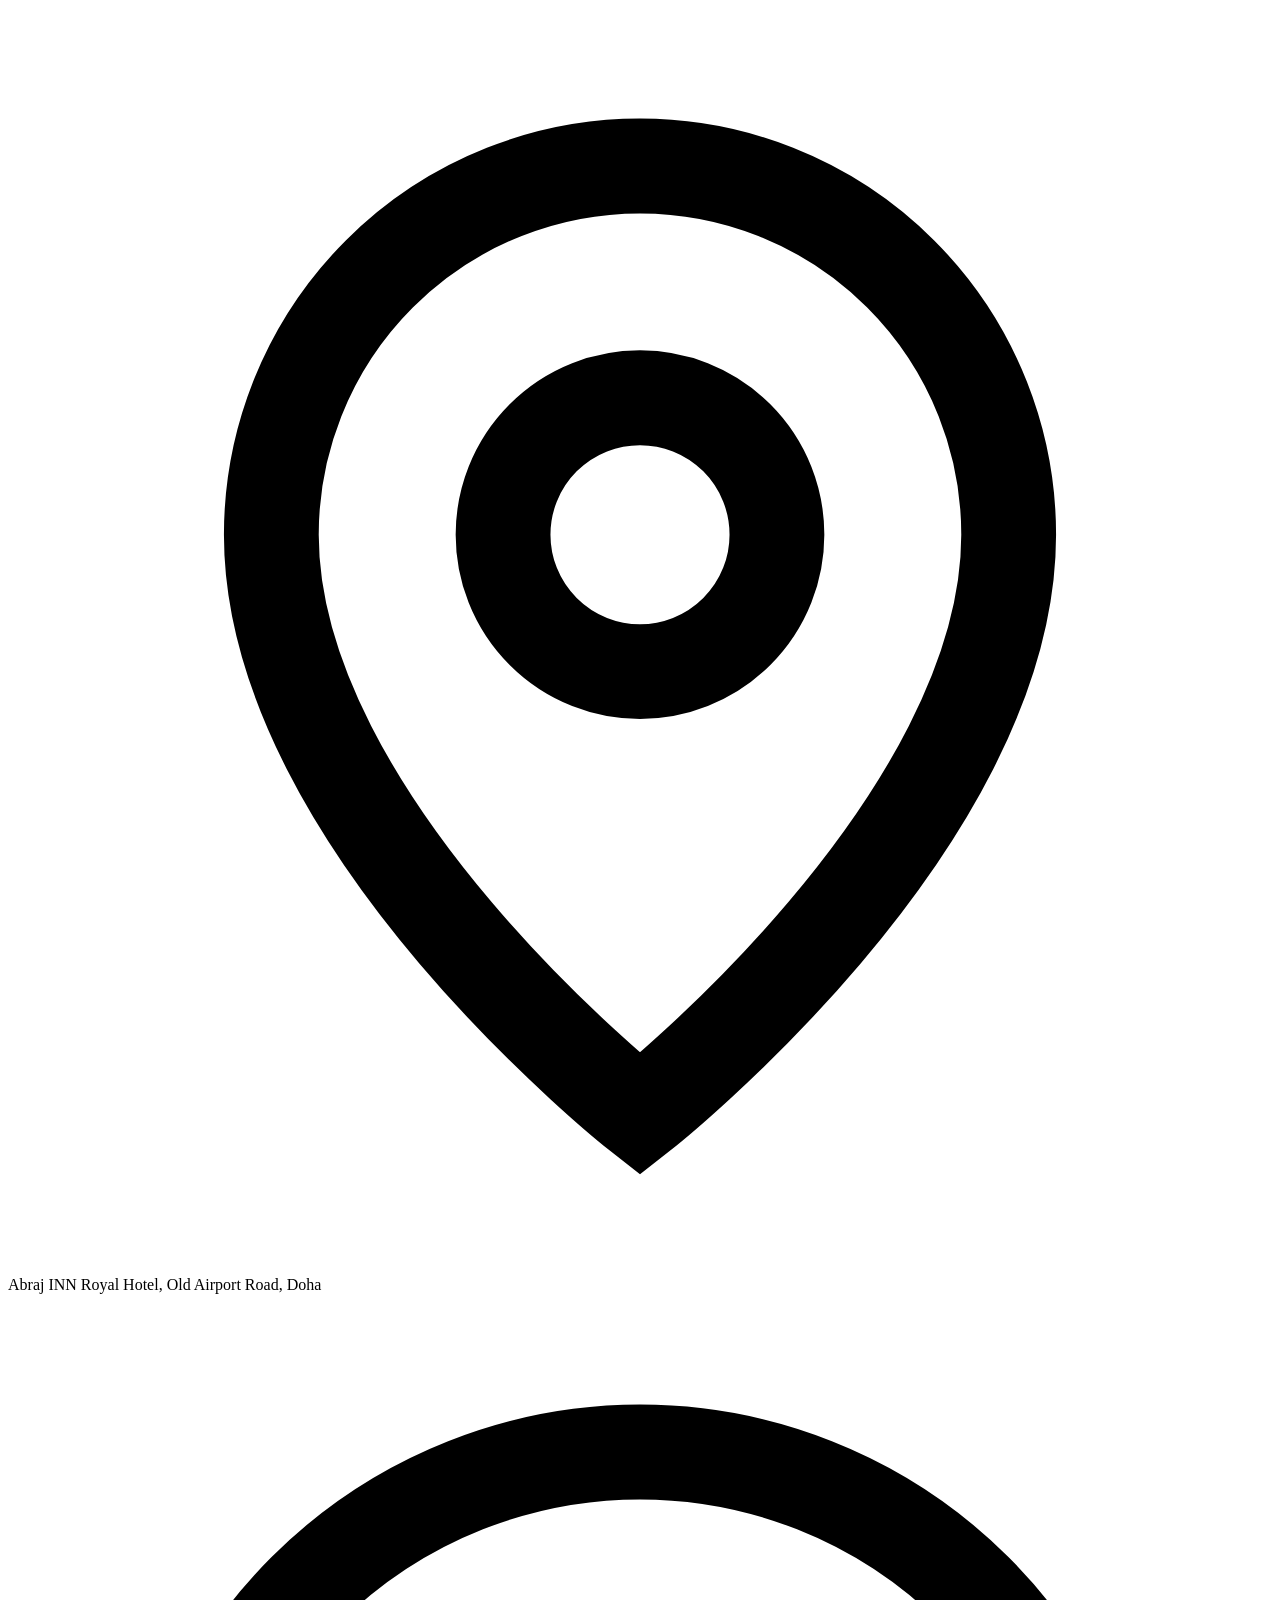
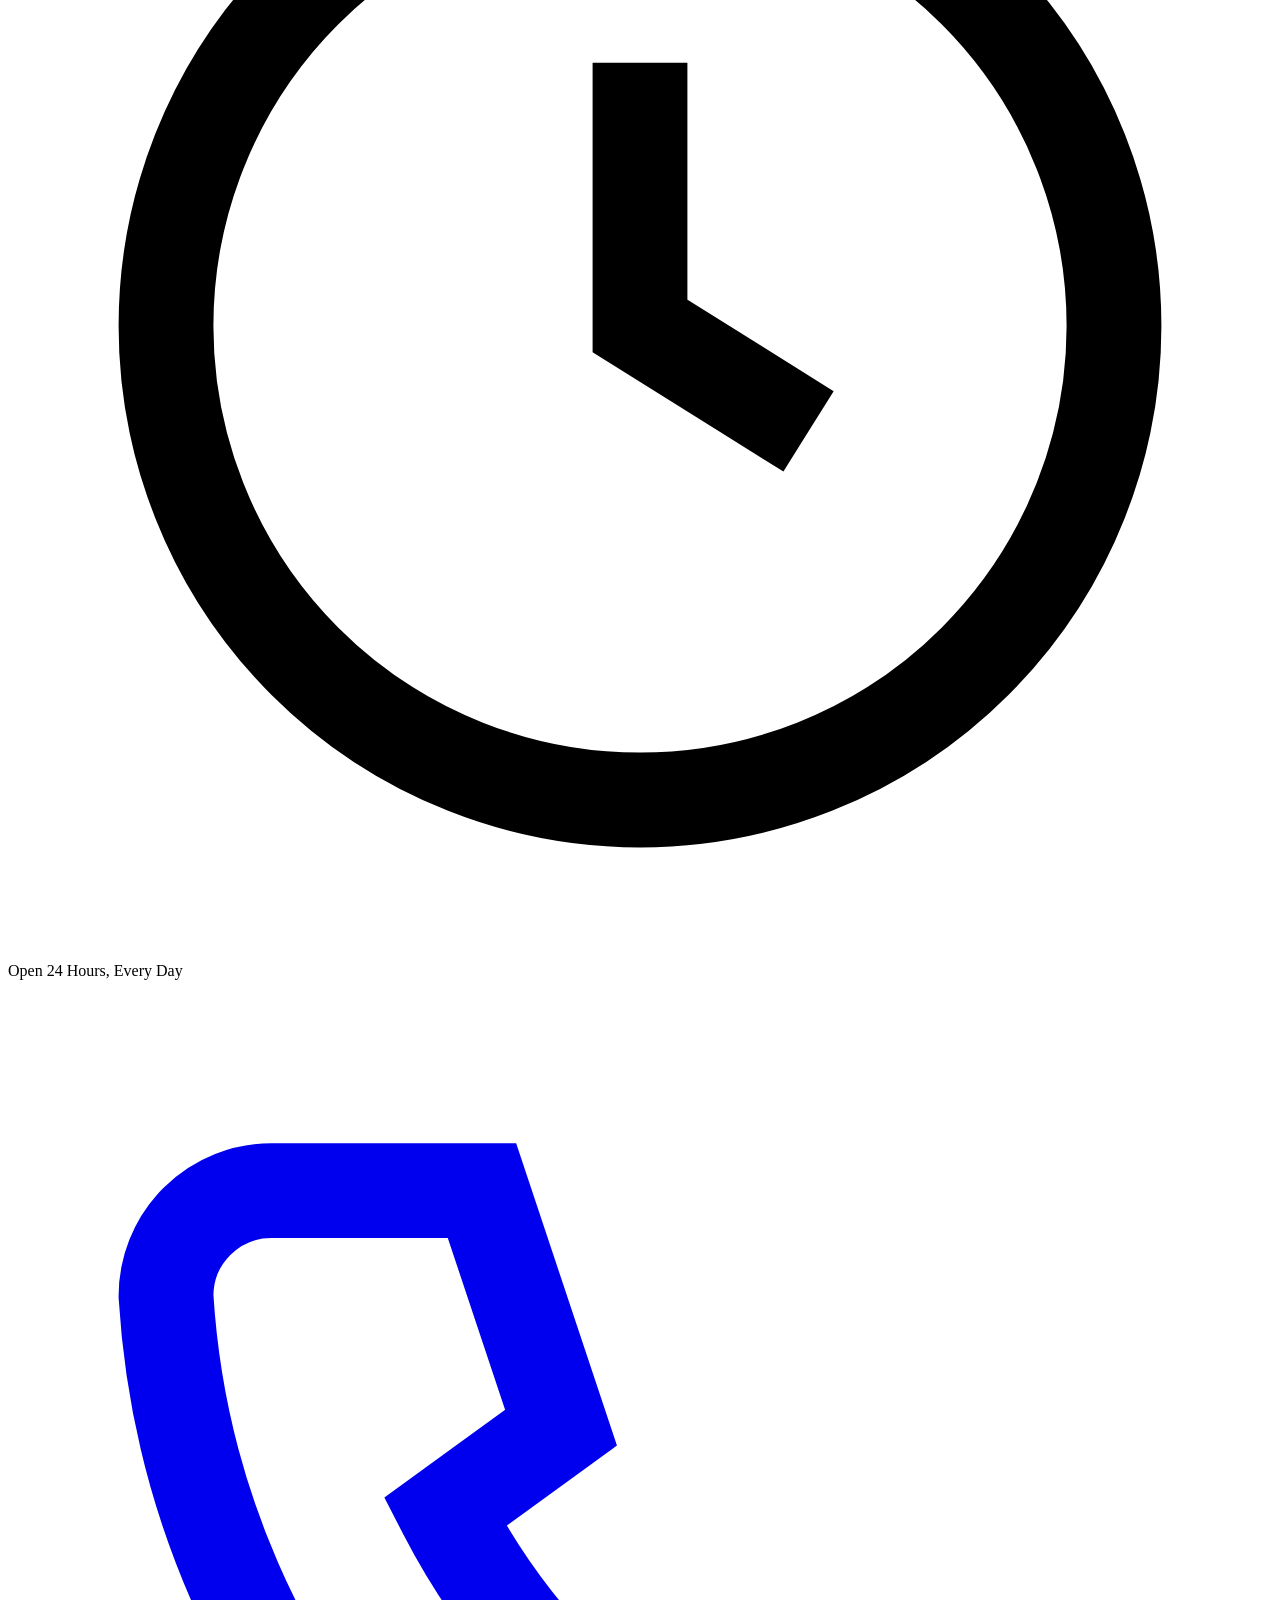
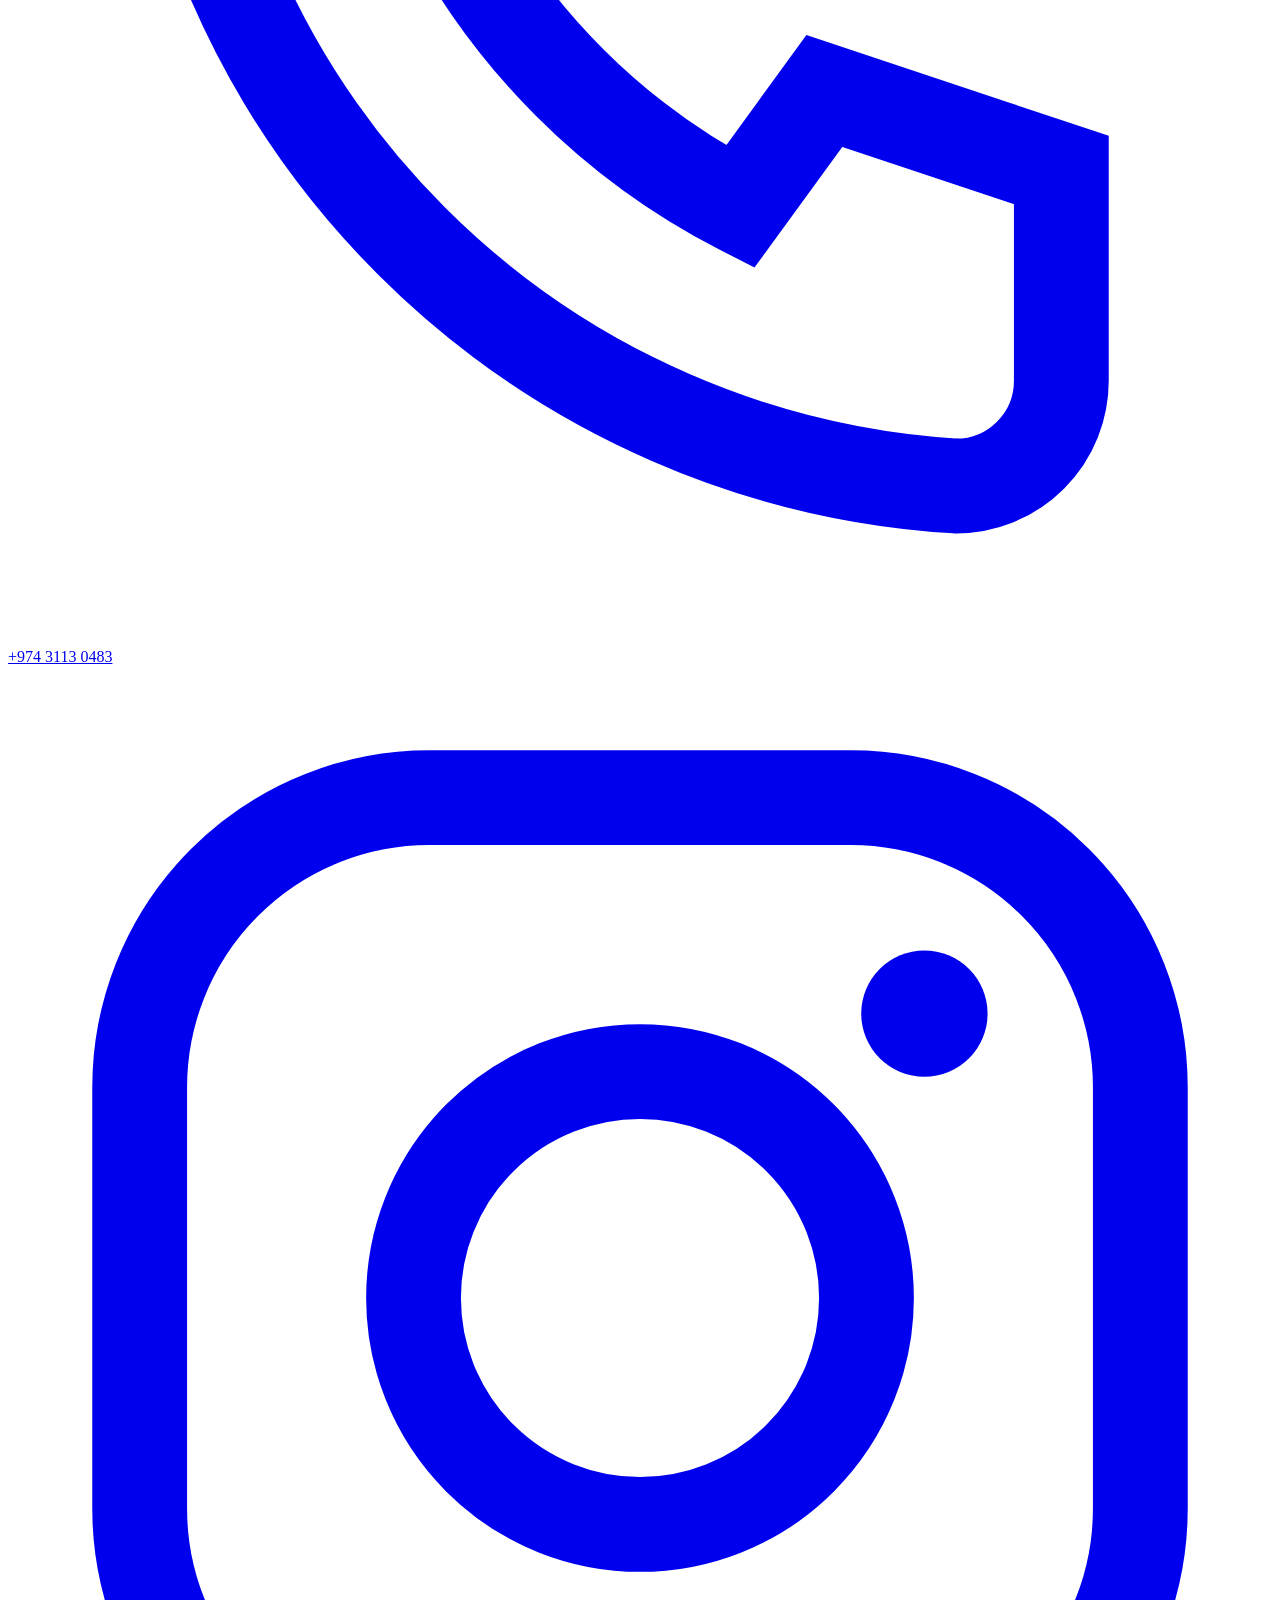
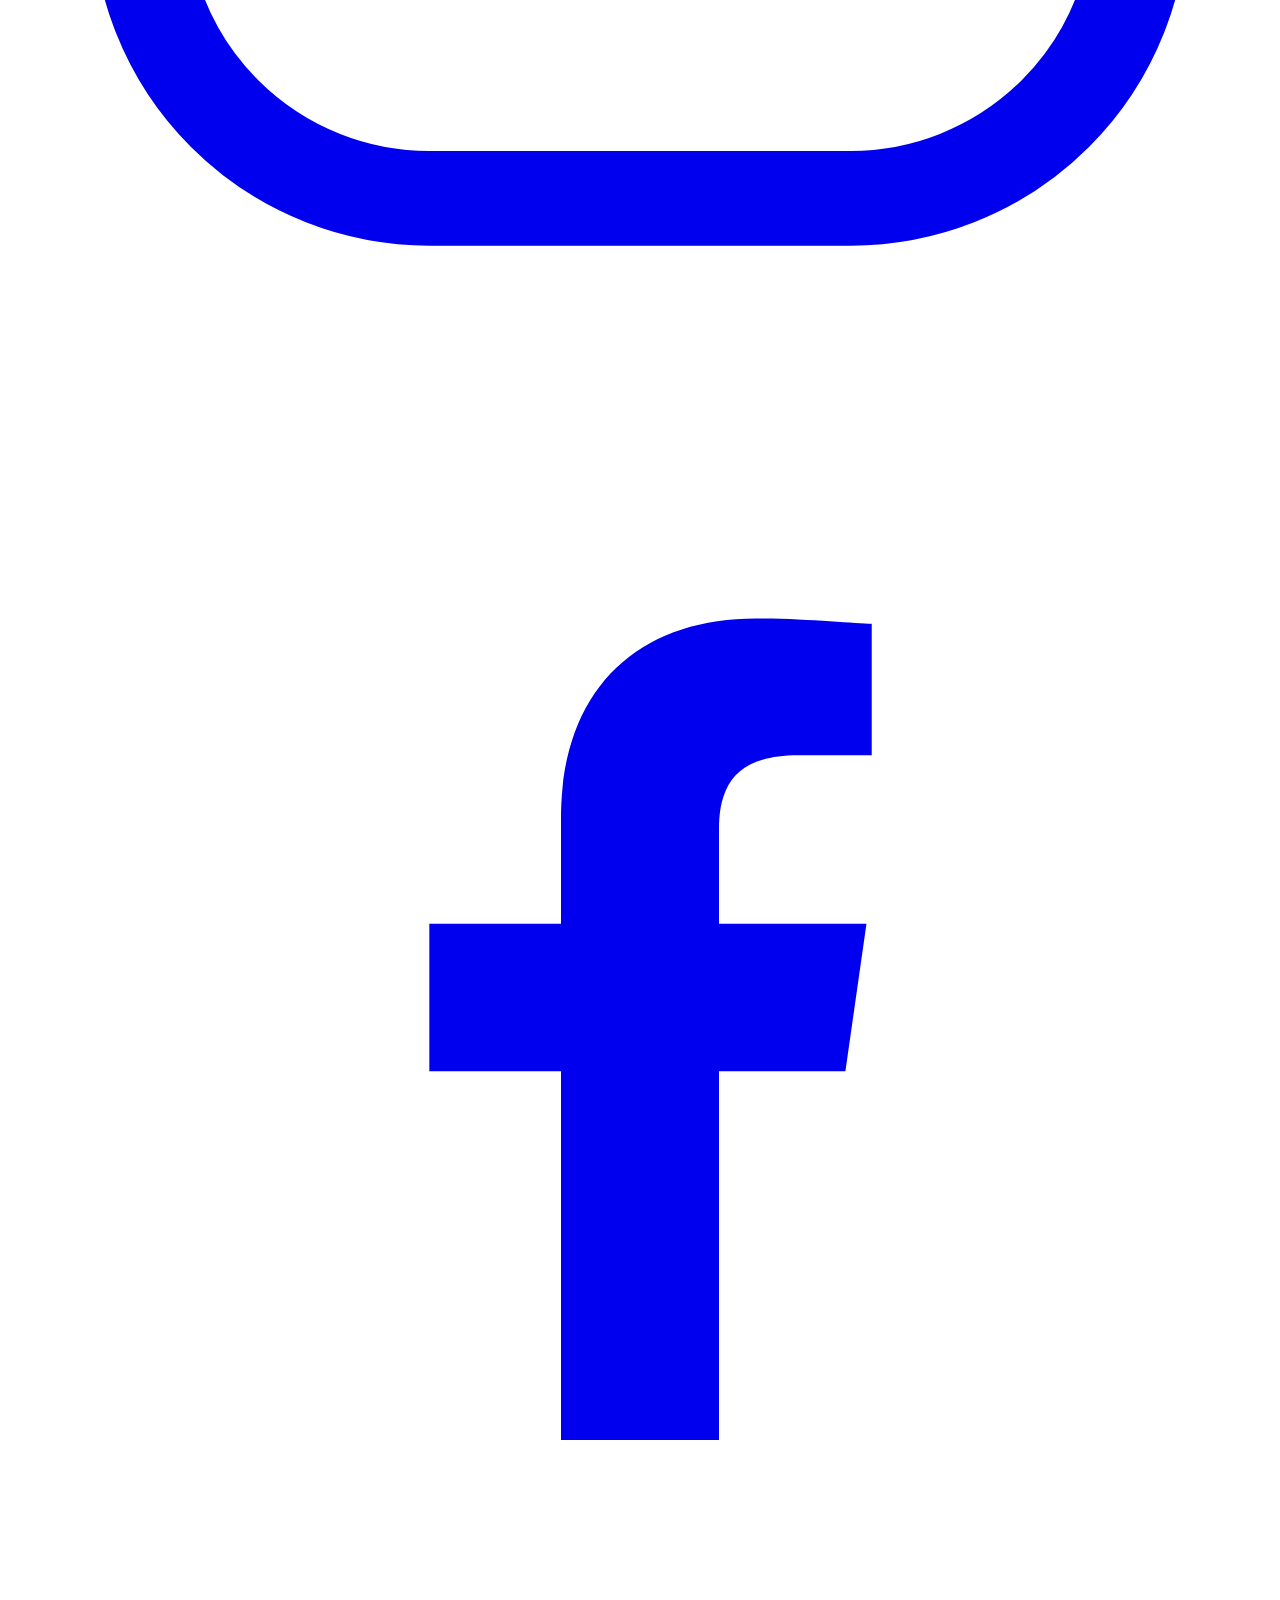
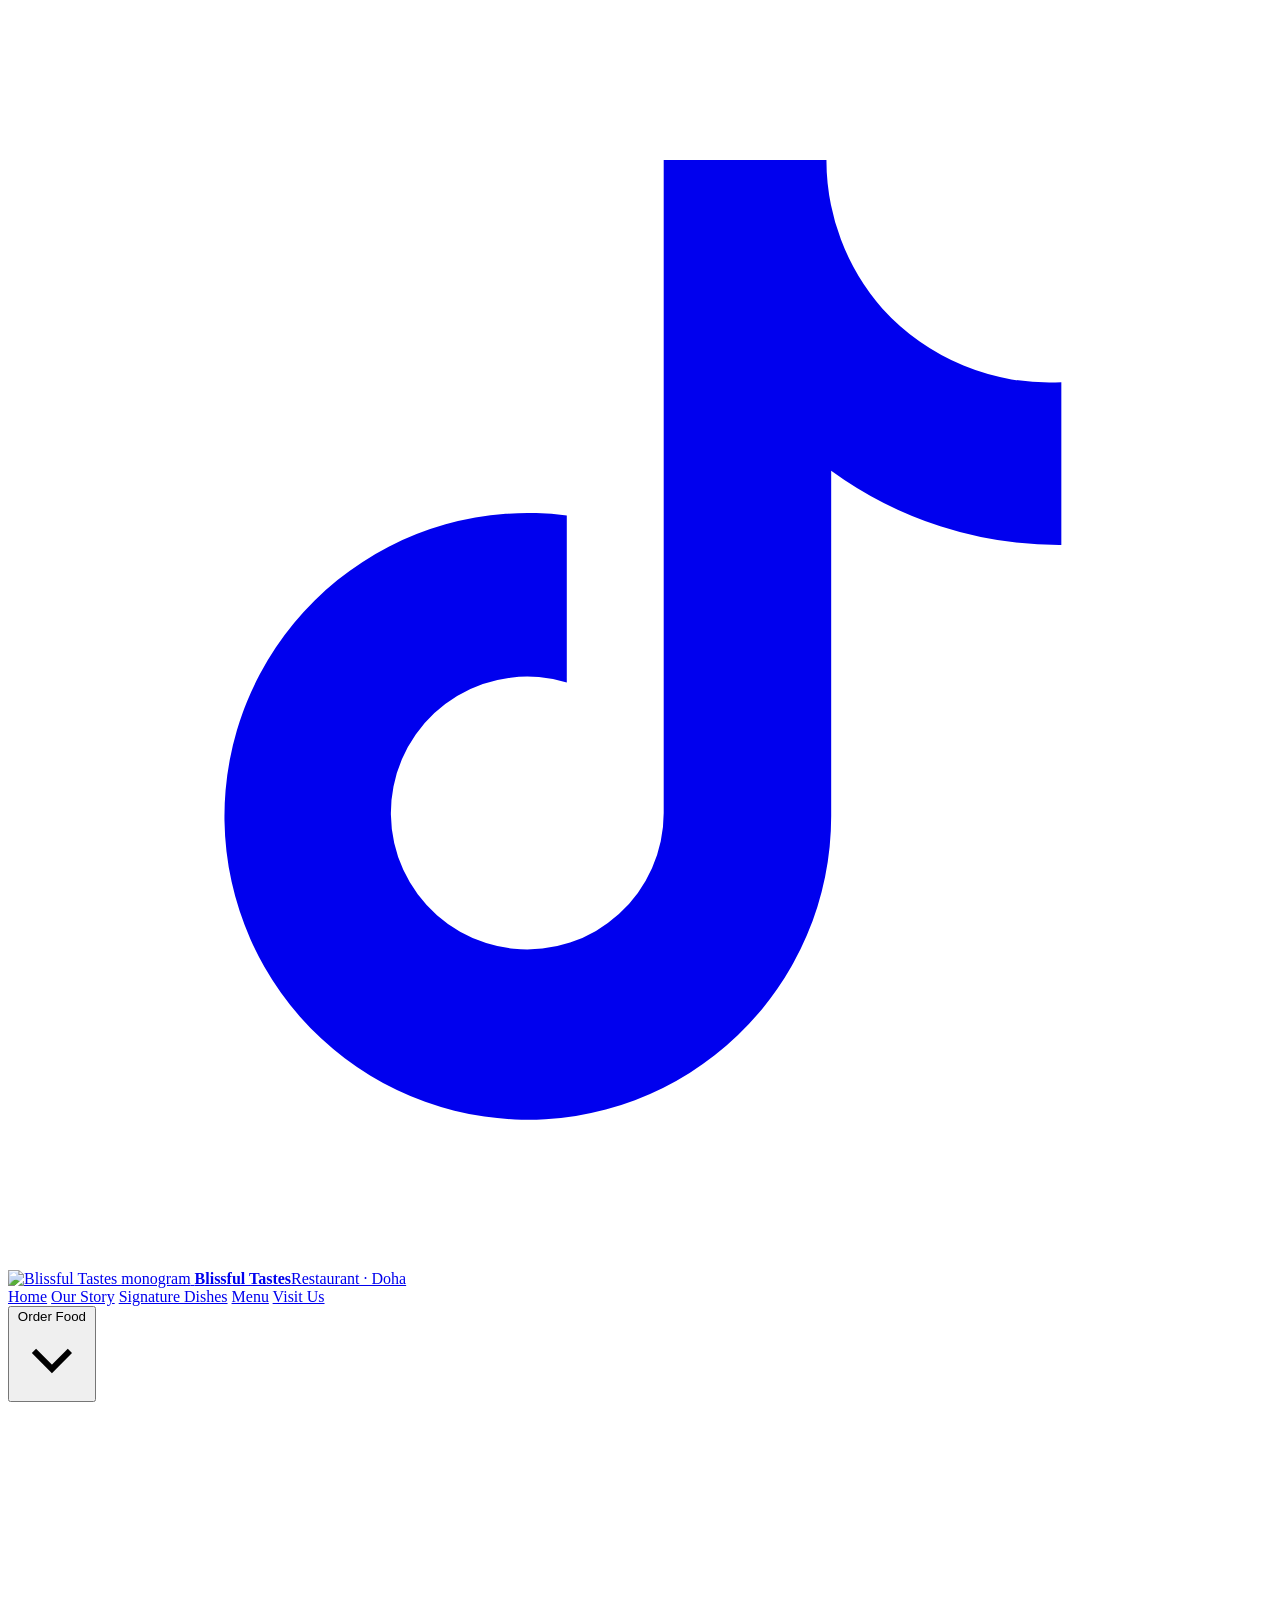
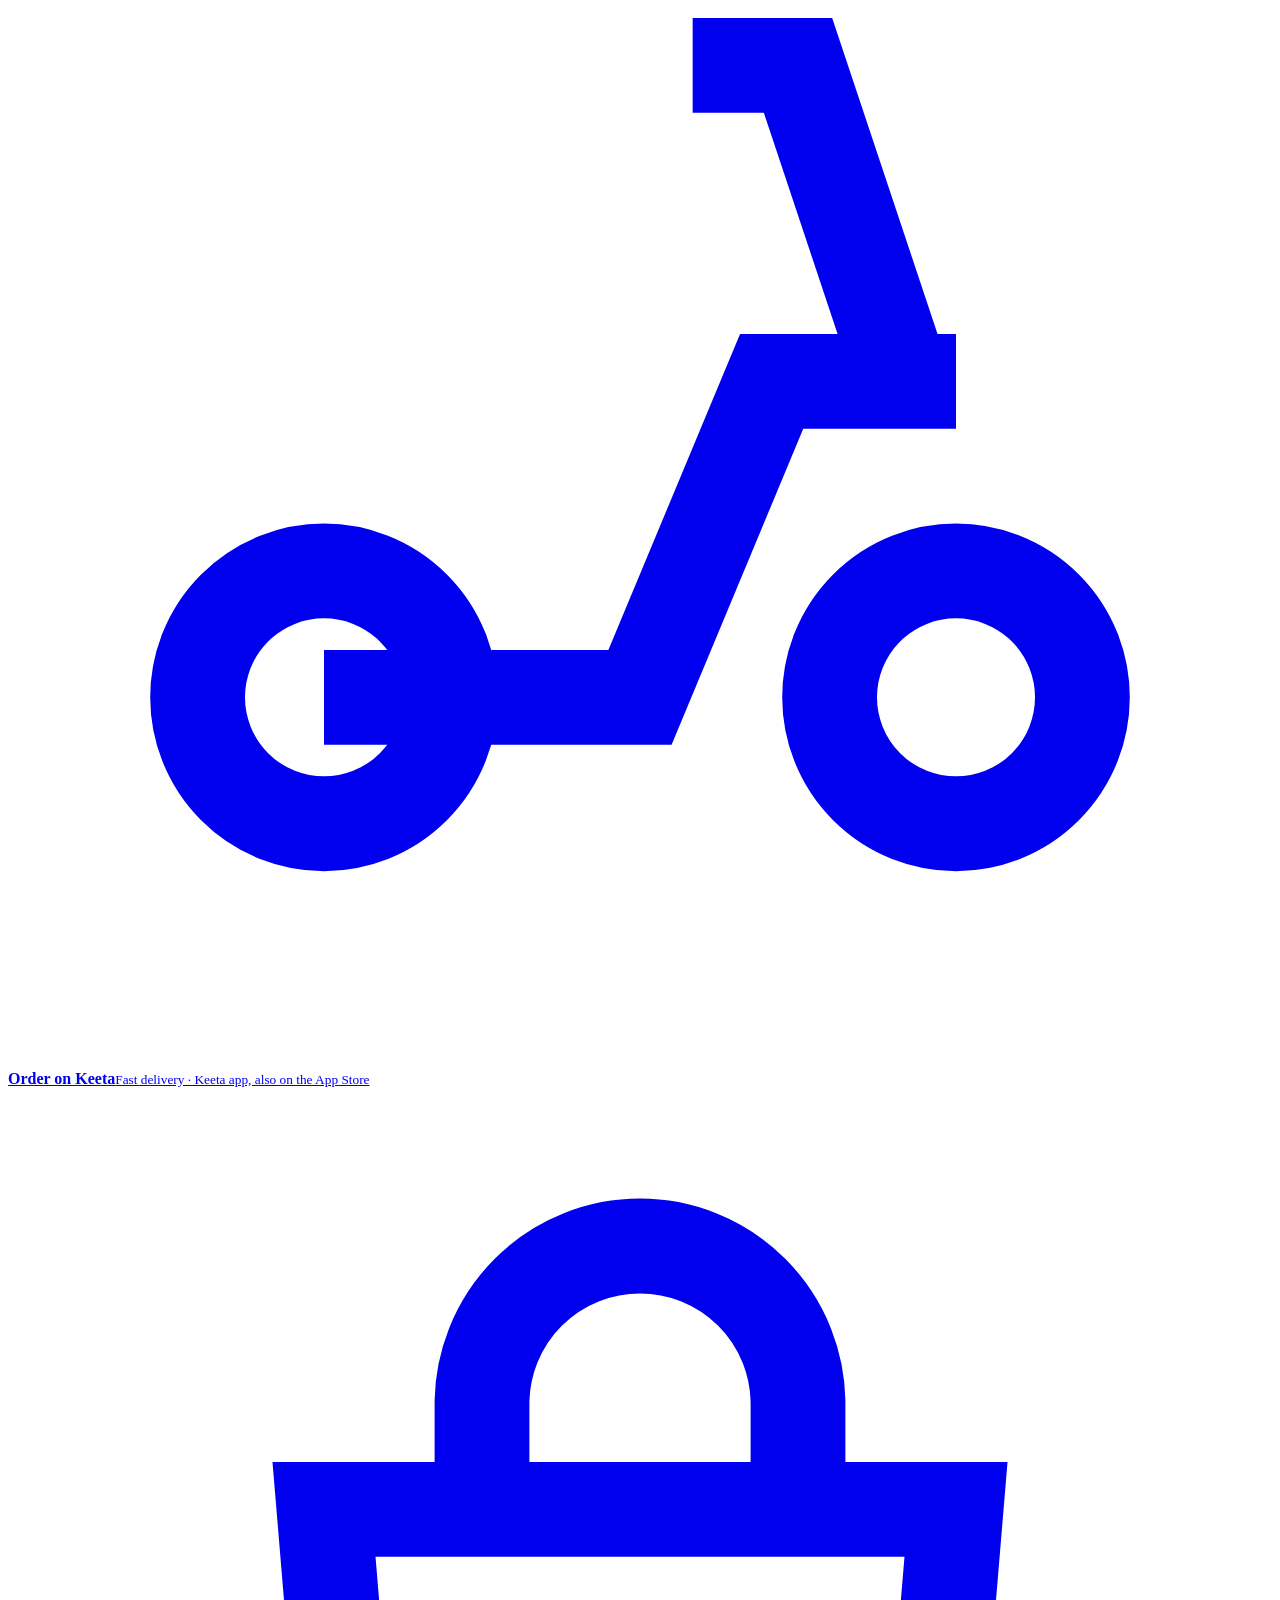
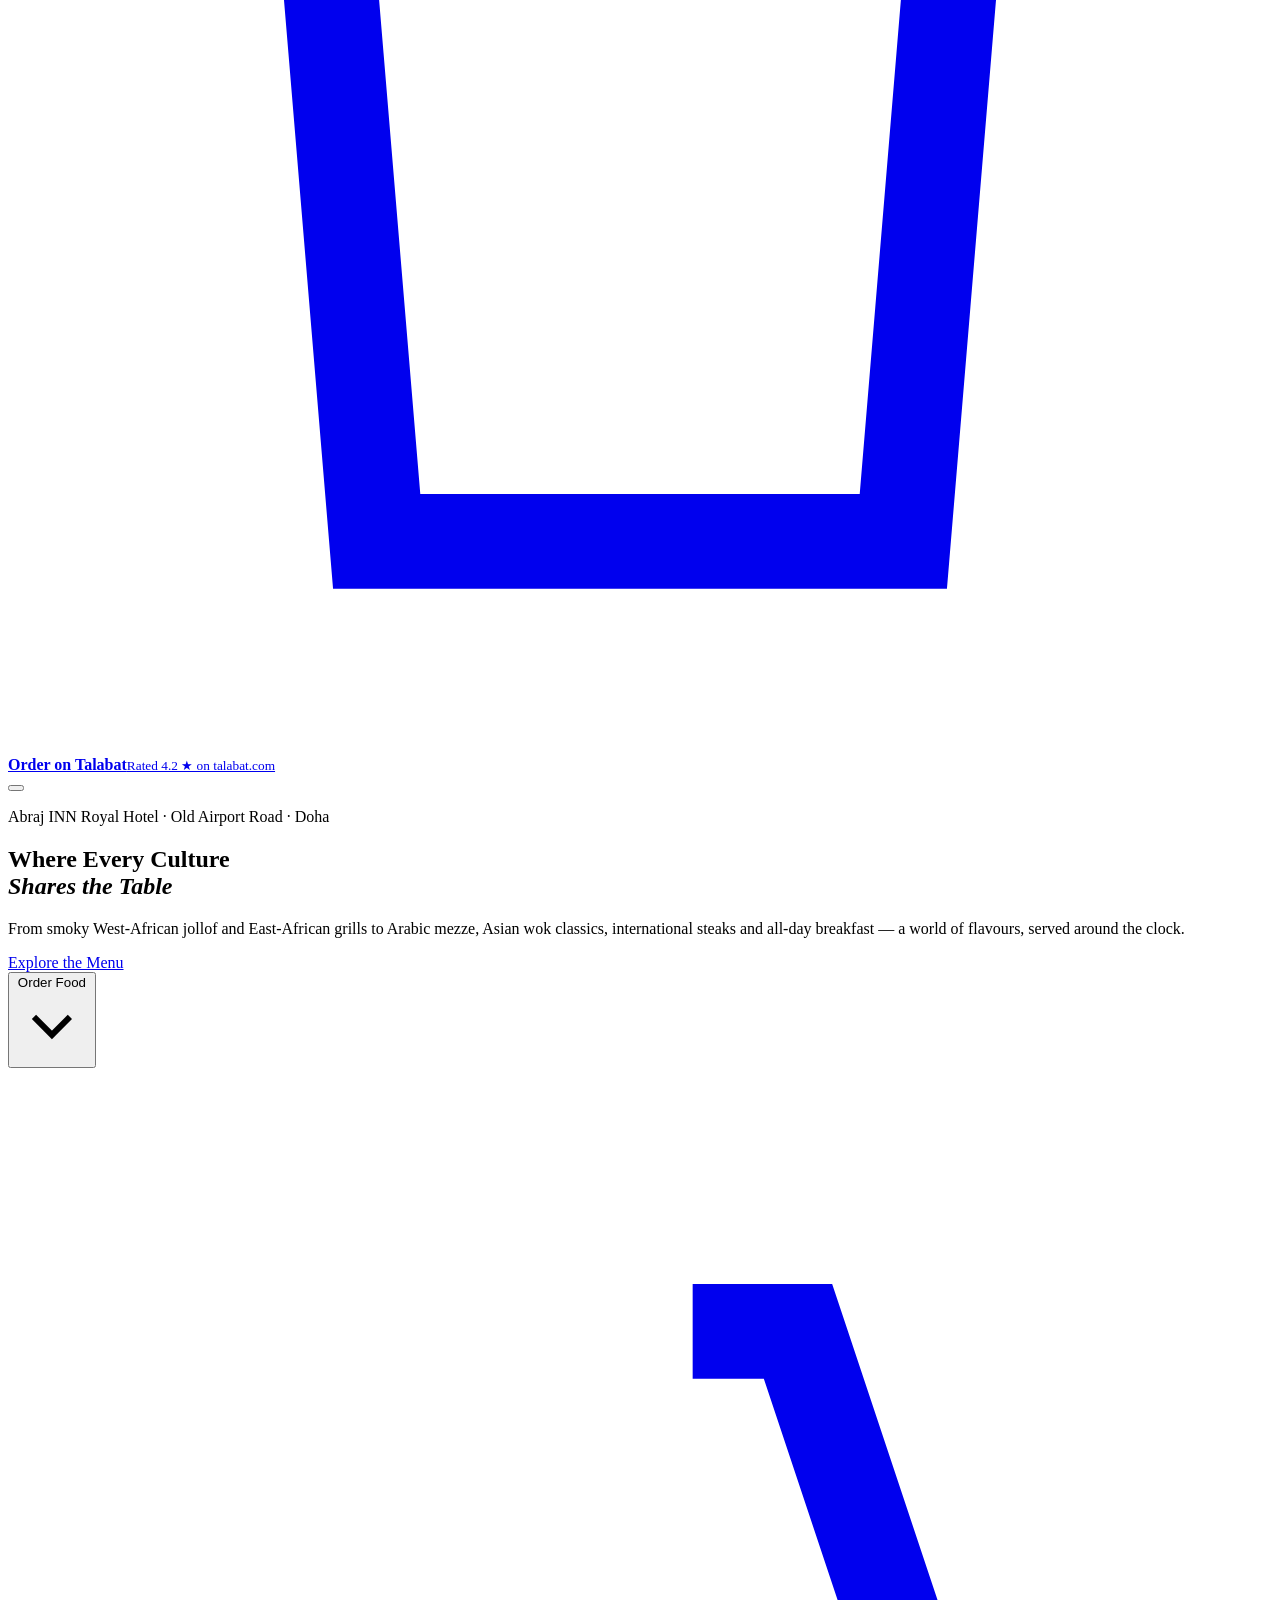
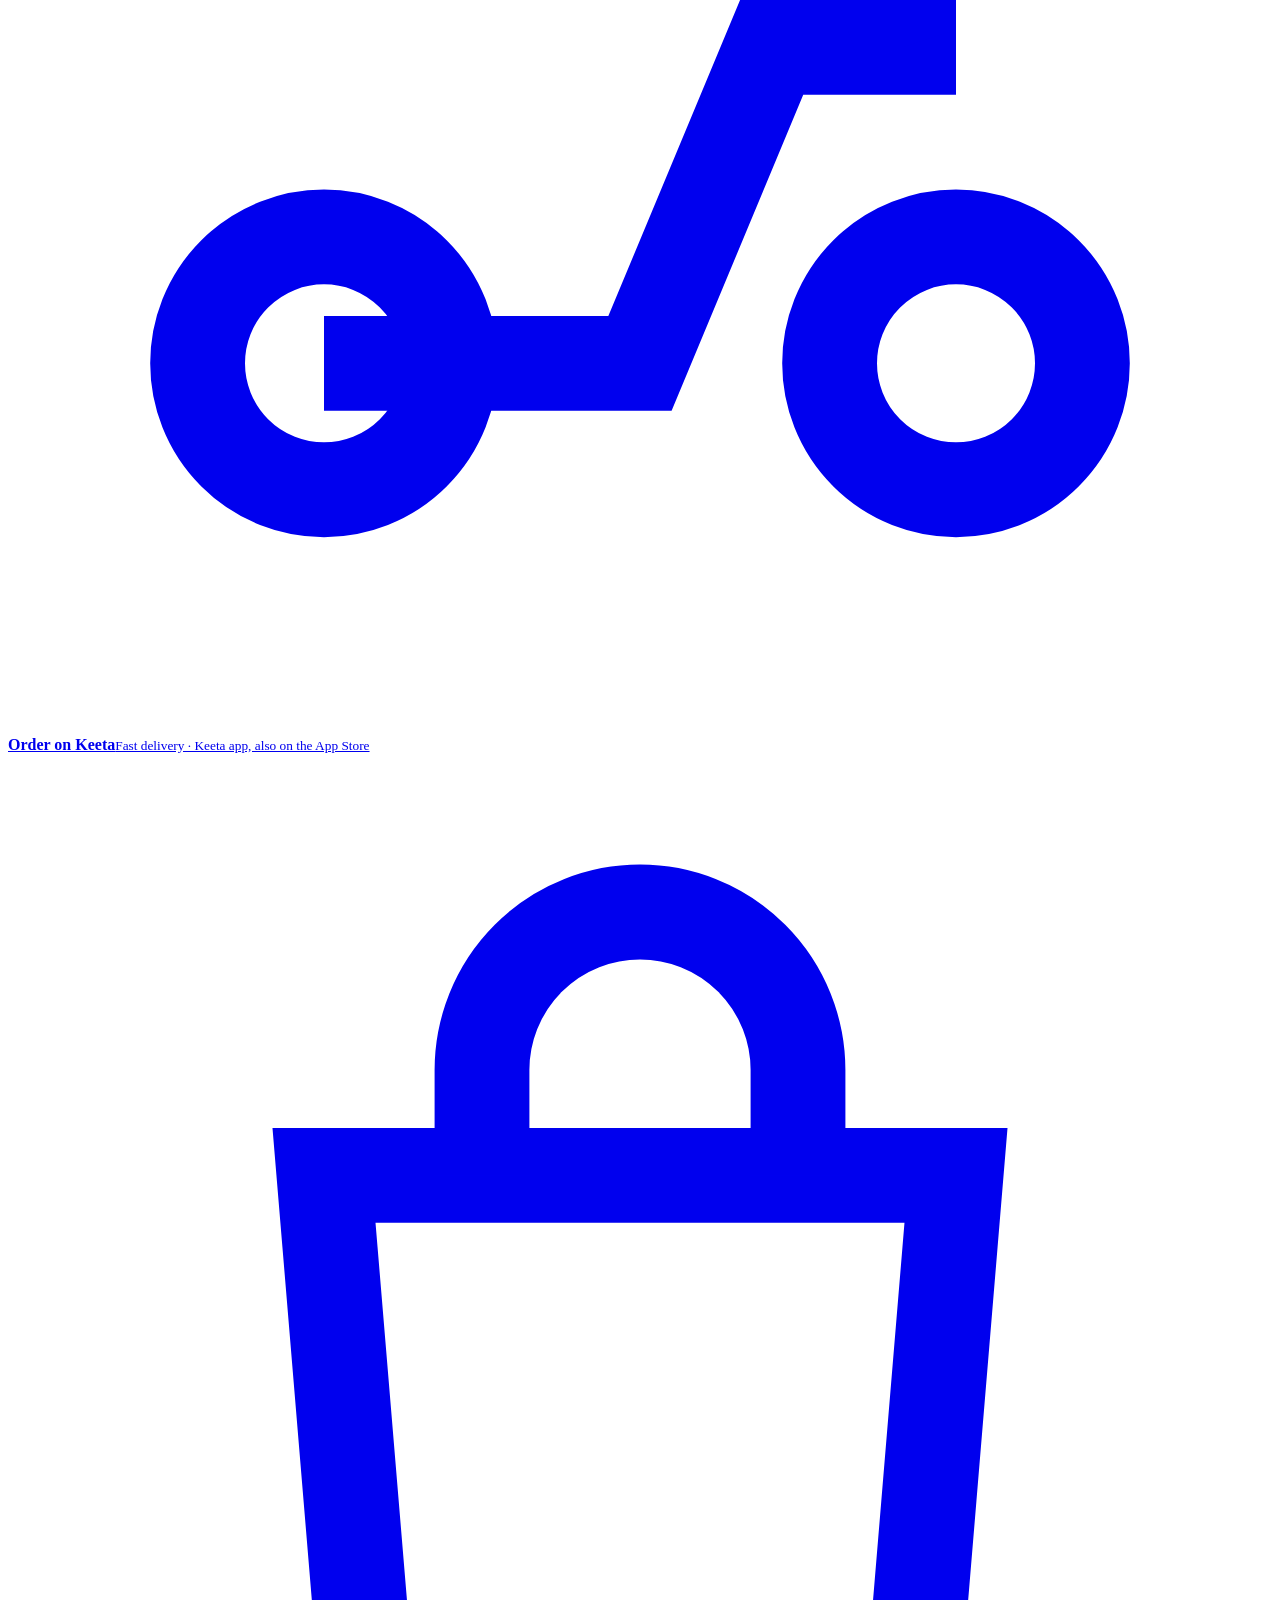
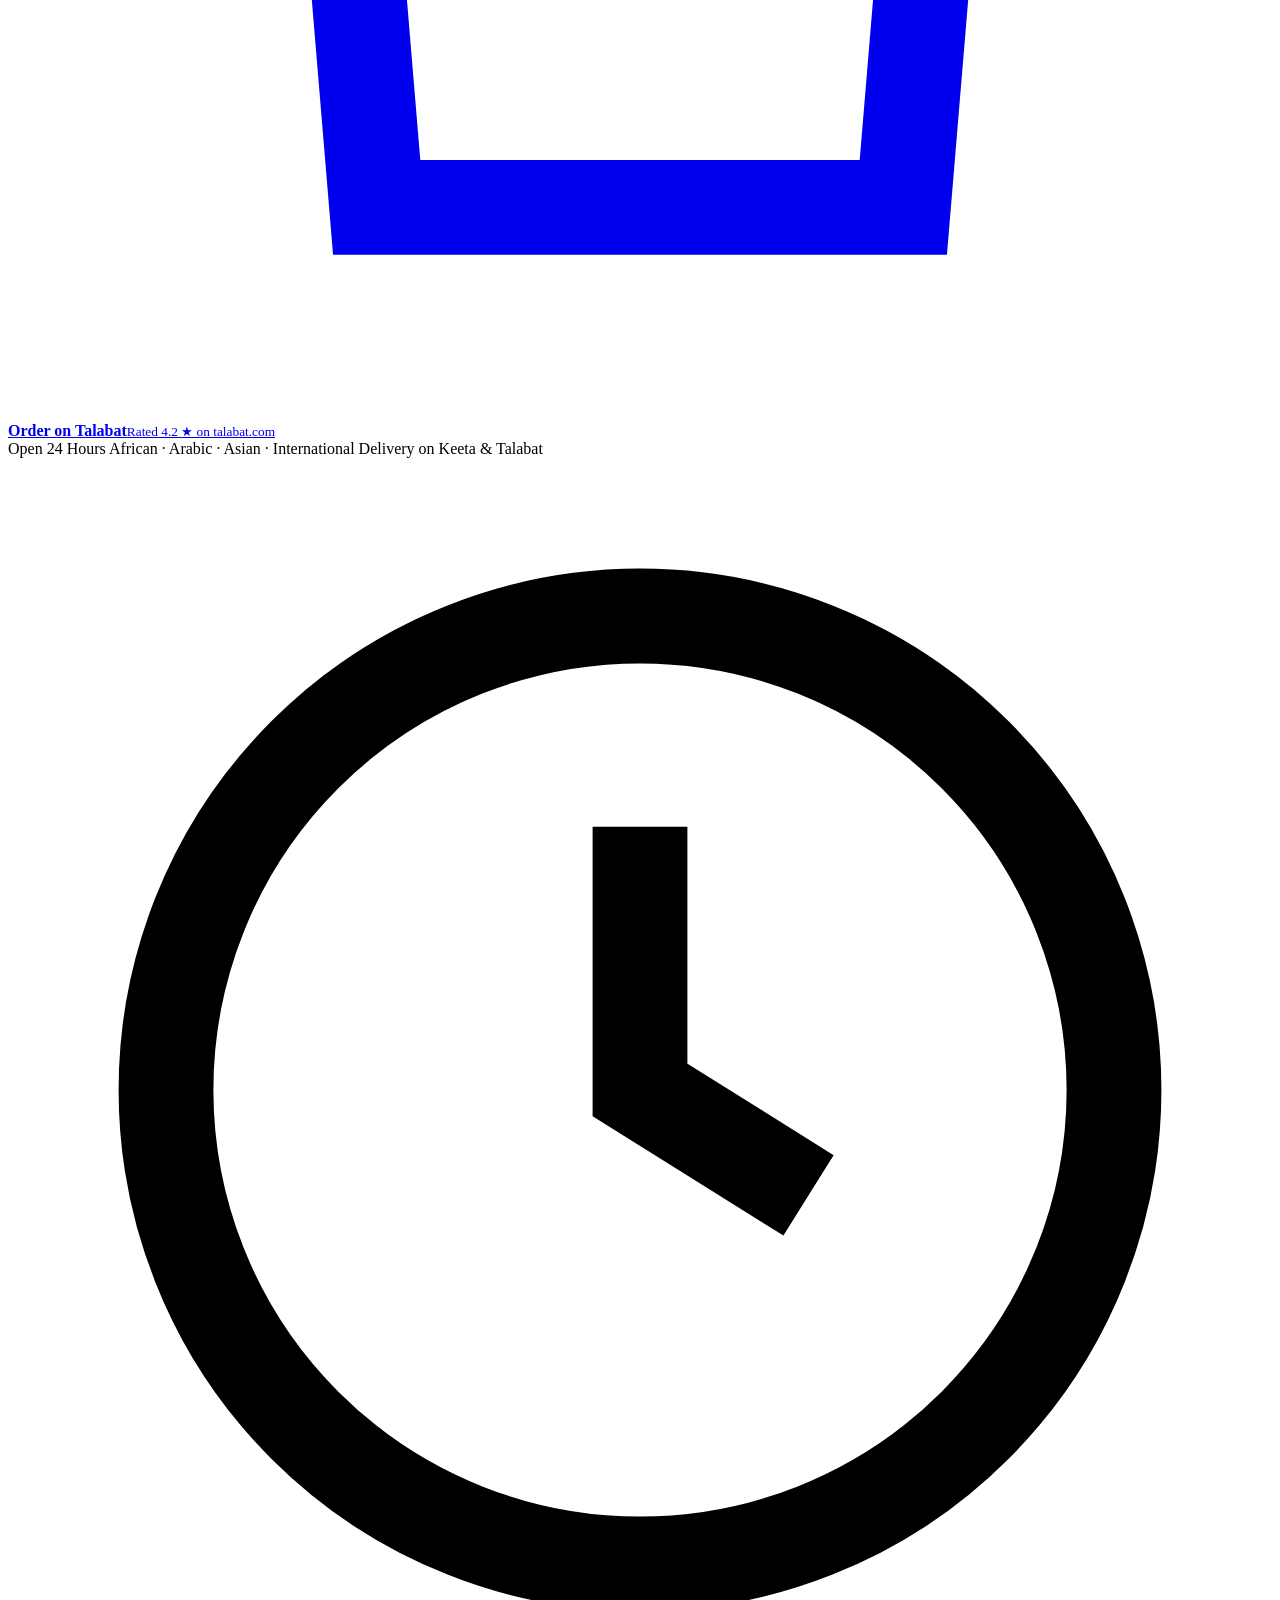
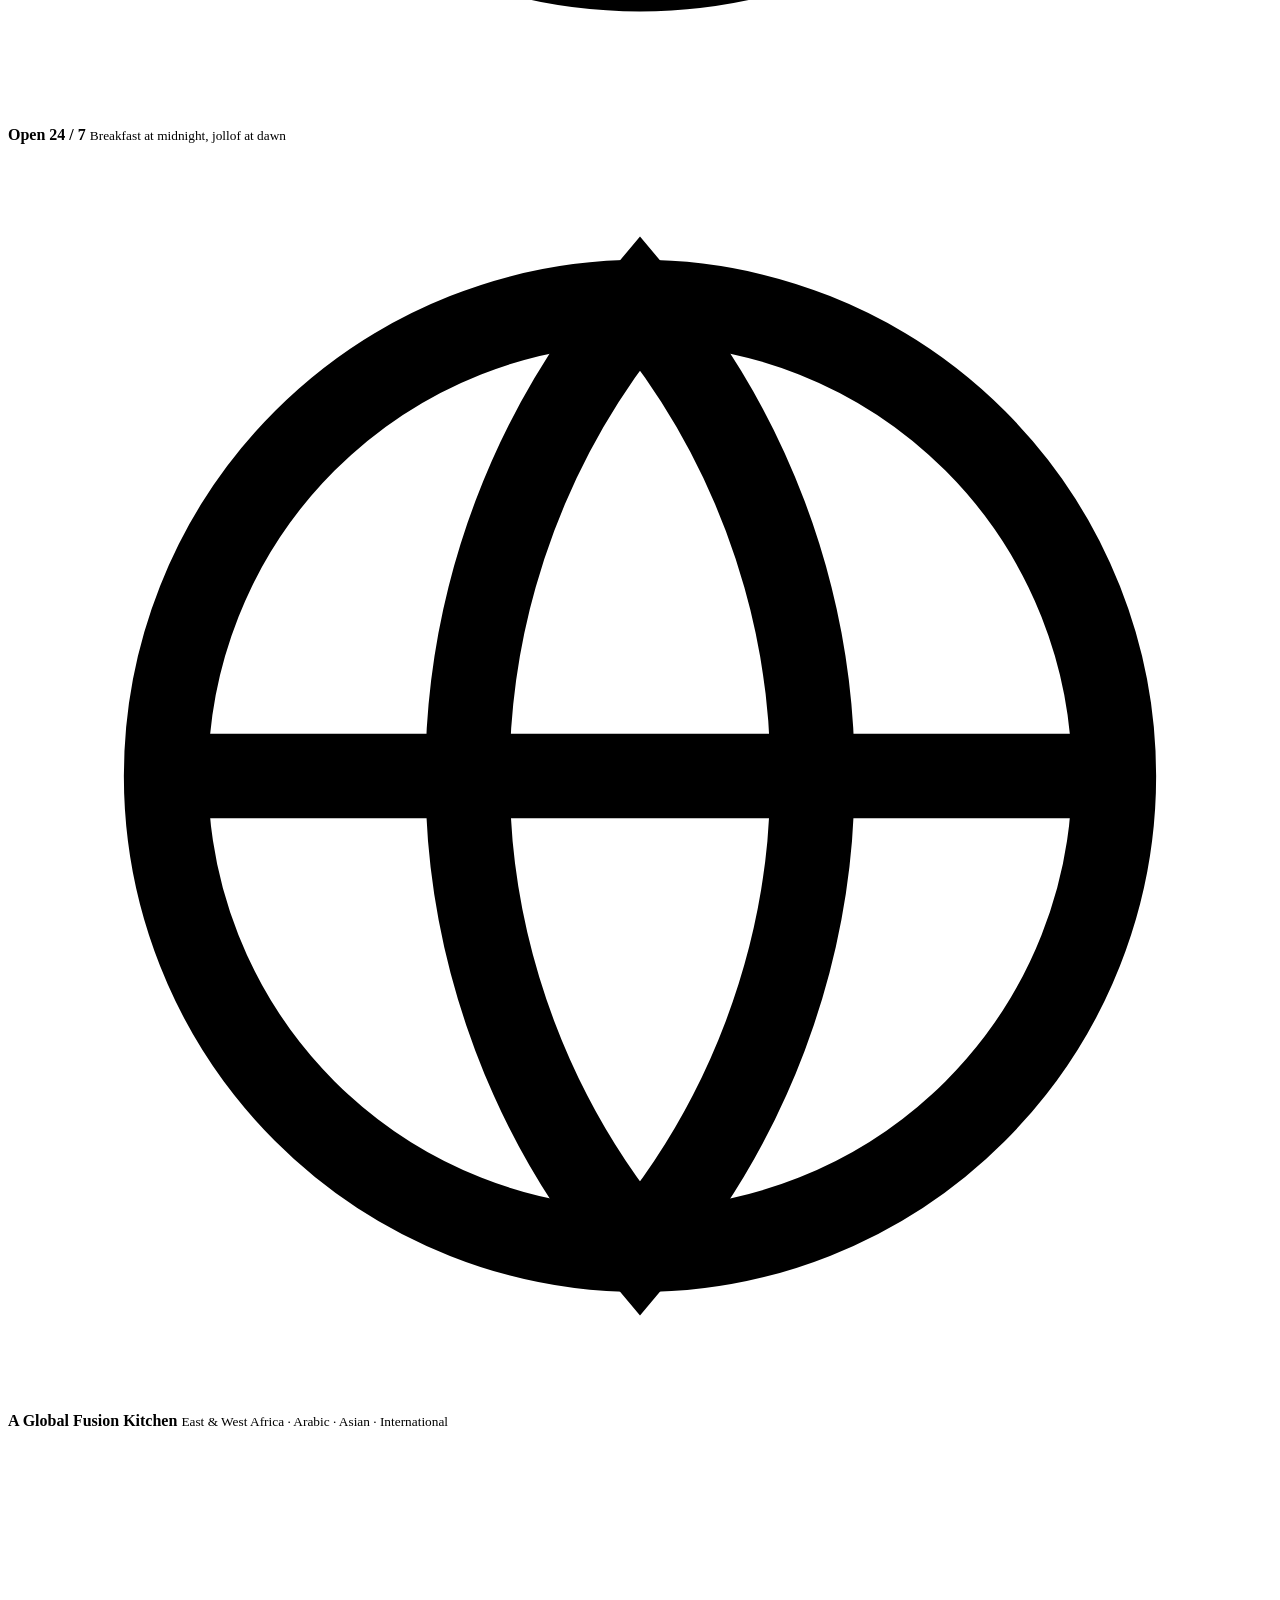
==== index.html @ 86c6128e "Add files via upload" ====
<!DOCTYPE html>
<html lang="en">
<head>
<meta charset="UTF-8">
<meta name="viewport" content="width=device-width, initial-scale=1.0">
<title>Blissful Tastes Restaurant — A World of Flavours in Doha, Qatar</title>
<meta name="description" content="Blissful Tastes Restaurant, Doha — East & West African specialties, Arabic & Asian favourites, international grills, all-day breakfast and fresh beverages. Open 24 hours at Abraj INN Royal Hotel, Old Airport Road. Order on Keeta & Talabat.">
<link rel="icon" type="image/png" href="assets/logo-hd.png">
<link rel="preconnect" href="https://fonts.googleapis.com">
<link rel="preconnect" href="https://fonts.gstatic.com" crossorigin>
<link href="https://fonts.googleapis.com/css2?family=Cormorant+Garamond:ital,wght@0,400;0,500;0,600;0,700;1,400;1,500&family=Jost:wght@300;400;500&display=swap" rel="stylesheet">
<link rel="stylesheet" href="css/style.css">
</head>
<body>

<!-- ======= TOP BAR ======= -->
<div class="topbar">
  <div class="container topbar-in">
    <div class="topbar-left">
      <span class="addr"><svg viewBox="0 0 24 24" fill="none" stroke="currentColor" stroke-width="1.8"><path d="M12 21s-7-5.5-7-11a7 7 0 0 1 14 0c0 5.5-7 11-7 11z"/><circle cx="12" cy="10" r="2.6"/></svg> Abraj INN Royal Hotel, Old Airport Road, Doha</span>
      <span><svg viewBox="0 0 24 24" fill="none" stroke="currentColor" stroke-width="1.8"><circle cx="12" cy="12" r="9"/><path d="M12 7v5l3.2 2"/></svg> Open 24 Hours, Every Day</span>
      <span><a href="tel:+97431130483"><svg viewBox="0 0 24 24" fill="none" stroke="currentColor" stroke-width="1.8"><path d="M5 4h4l1.5 4.5-2.2 1.6a13 13 0 0 0 5.6 5.6l1.6-2.2L20 15v4a2 2 0 0 1-2 2A16 16 0 0 1 3 6a2 2 0 0 1 2-2z"/></svg> +974 3113 0483</a></span>
    </div>
    <div class="socials">
      <a href="https://www.instagram.com/btrestaurant/" target="_blank" rel="noopener" aria-label="Instagram"><svg viewBox="0 0 24 24" fill="none" stroke="currentColor" stroke-width="1.8"><rect x="2.5" y="2.5" width="19" height="19" rx="5.5"/><circle cx="12" cy="12" r="4.3"/><circle cx="17.4" cy="6.6" r="1.2" fill="currentColor" stroke="none"/></svg></a>
      <a href="https://www.facebook.com/btrestaurant" target="_blank" rel="noopener" aria-label="Facebook"><svg viewBox="0 0 24 24" fill="currentColor"><path d="M13.5 21v-7h2.4l.4-2.8h-2.8V9.4c0-.8.3-1.4 1.5-1.4h1.4V5.5c-.3 0-1.2-.1-2.2-.1-2.2 0-3.7 1.3-3.7 3.8v2H8v2.8h2.5v7h3z"/></svg></a>
      <a href="https://www.tiktok.com/@btrestaurant" target="_blank" rel="noopener" aria-label="TikTok"><svg viewBox="0 0 24 24" fill="currentColor"><path d="M16.6 5.82A4.28 4.28 0 0 1 15.54 3h-3.09v12.4a2.59 2.59 0 1 1-1.84-2.48V9.75a5.76 5.76 0 1 0 5.02 5.71V8.9a7.35 7.35 0 0 0 4.37 1.41V7.22a4.28 4.28 0 0 1-3.4-1.4z"/></svg></a>
    </div>
  </div>
</div>

<!-- ======= HEADER ======= -->
<header class="site-header" id="siteHeader">
  <div class="header-in">
    <a class="brand" href="index.html">
      <span class="logo-mark"><img src="assets/logo-trans.png" alt="Blissful Tastes monogram"></span>
      <span class="brand-text"><strong>Blissful Tastes</strong><span>Restaurant &middot; Doha</span></span>
    </a>
    <nav class="main-nav" id="mainNav">
      <a class="nav-link active" href="index.html">Home</a>
      <a class="nav-link" href="#about">Our Story</a>
      <a class="nav-link" href="#signatures">Signature Dishes</a>
      <a class="nav-link" href="menu.html">Menu</a>
      <a class="nav-link" href="#visit">Visit Us</a>
      <div class="order-wrap">
        <button class="btn btn-gold" data-order-toggle aria-haspopup="true">Order Food
          <svg viewBox="0 0 24 24" fill="none" stroke="currentColor" stroke-width="2"><path d="M6 9l6 6 6-6"/></svg>
        </button>
        <div class="order-menu">
          <a href="https://play.google.com/store/apps/details?id=com.sankuai.sailor.afooddelivery" target="_blank" rel="noopener">
            <span class="order-ico"><svg viewBox="0 0 24 24" fill="none" stroke="currentColor" stroke-width="1.8"><circle cx="6" cy="17" r="2.4"/><circle cx="18" cy="17" r="2.4"/><path d="M6 17h6l2.5-6H18"/><path d="M13 5h2l2 6"/></svg></span>
            <span><strong>Order on Keeta</strong><small>Fast delivery &middot; Keeta app, also on the App&nbsp;Store</small></span>
          </a>
          <a href="https://www.talabat.com/qatar/blissful-tastes-restaurant" target="_blank" rel="noopener">
            <span class="order-ico"><svg viewBox="0 0 24 24" fill="none" stroke="currentColor" stroke-width="1.8"><path d="M6 8h12l-1 12H7L6 8z"/><path d="M9 8V6a3 3 0 0 1 6 0v2"/></svg></span>
            <span><strong>Order on Talabat</strong><small>Rated 4.2 &#9733; on talabat.com</small></span>
          </a>
        </div>
      </div>
    </nav>
    <button class="nav-toggle" id="navToggle" aria-label="Toggle navigation"><span></span><span></span><span></span></button>
  </div>
</header>

<!-- ======= HERO ======= -->
<section class="hero">
  <div class="hero-in">
    <p class="eyebrow">Abraj INN Royal Hotel &middot; Old Airport Road &middot; Doha</p>
    <div class="ornament light"><span class="dia"></span></div>
    <h1>Where Every Culture<br><em>Shares the Table</em></h1>
    <p class="lede">From smoky West-African jollof and East-African grills to Arabic mezze, Asian wok classics, international steaks and all-day breakfast &mdash; a world of flavours, served around the clock.</p>
    <div class="hero-cta">
      <a class="btn btn-gold" href="menu.html">Explore the Menu</a>
      <div class="order-wrap">
        <button class="btn btn-light" data-order-toggle>Order Food
          <svg viewBox="0 0 24 24" fill="none" stroke="currentColor" stroke-width="2"><path d="M6 9l6 6 6-6"/></svg>
        </button>
        <div class="order-menu center">
          <a href="https://play.google.com/store/apps/details?id=com.sankuai.sailor.afooddelivery" target="_blank" rel="noopener">
            <span class="order-ico"><svg viewBox="0 0 24 24" fill="none" stroke="currentColor" stroke-width="1.8"><circle cx="6" cy="17" r="2.4"/><circle cx="18" cy="17" r="2.4"/><path d="M6 17h6l2.5-6H18"/><path d="M13 5h2l2 6"/></svg></span>
            <span><strong>Order on Keeta</strong><small>Fast delivery &middot; Keeta app, also on the App&nbsp;Store</small></span>
          </a>
          <a href="https://www.talabat.com/qatar/blissful-tastes-restaurant" target="_blank" rel="noopener">
            <span class="order-ico"><svg viewBox="0 0 24 24" fill="none" stroke="currentColor" stroke-width="1.8"><path d="M6 8h12l-1 12H7L6 8z"/><path d="M9 8V6a3 3 0 0 1 6 0v2"/></svg></span>
            <span><strong>Order on Talabat</strong><small>Rated 4.2 &#9733; on talabat.com</small></span>
          </a>
        </div>
      </div>
    </div>
    <div class="hero-badges">
      <span><i></i>Open 24 Hours</span>
      <span><i></i>African &middot; Arabic &middot; Asian &middot; International</span>
      <span><i></i>Delivery on Keeta &amp; Talabat</span>
    </div>
  </div>
</section>

<!-- ======= RIBBON ======= -->
<div class="ribbon">
  <div class="container ribbon-in">
    <div class="ribbon-item reveal">
      <svg viewBox="0 0 24 24" fill="none" stroke="currentColor" stroke-width="1.8"><circle cx="12" cy="12" r="9"/><path d="M12 7v5l3.2 2"/></svg>
      <strong>Open 24 / 7</strong>
      <small>Breakfast at midnight, jollof at dawn</small>
    </div>
    <div class="ribbon-item reveal">
      <svg viewBox="0 0 24 24" fill="none" stroke="currentColor" stroke-width="1.6"><circle cx="12" cy="12" r="9"/><path d="M3 12h18M12 3a14 14 0 0 1 0 18 14 14 0 0 1 0-18z"/></svg>
      <strong>A Global Fusion Kitchen</strong>
      <small>East &amp; West Africa &middot; Arabic &middot; Asian &middot; International</small>
    </div>
    <div class="ribbon-item reveal">
      <svg viewBox="0 0 24 24" fill="none" stroke="currentColor" stroke-width="1.8"><circle cx="6" cy="17" r="2.4"/><circle cx="18" cy="17" r="2.4"/><path d="M6 17h6l2.5-6H18"/><path d="M13 5h2l2 6"/></svg>
      <strong>Delivery &amp; Takeaway</strong>
      <small>On Keeta &amp; Talabat, across Doha</small>
    </div>
  </div>
</div>

<!-- ======= ABOUT ======= -->
<section class="section" id="about">
  <div class="container about-grid">
    <div class="about-copy reveal">
      <span class="eyebrow">Our Story</span>
      <h2>A Table Set for <em>Every Homeland</em></h2>
      <p>Blissful Tastes was born from a simple belief &mdash; that the warmth of a home-cooked meal should follow you anywhere in the world. In the heart of Doha, our kitchen brings together the soulful stews and smoky jollof of West Africa, the charred generosity of East African nyama choma, the perfumed grills of the Levant, the wok-fire of Asia and the timeless comfort of steaks, pasta and a proper breakfast.</p>
      <p>Every plate leaves our pass the way it would leave a family kitchen &mdash; unhurried, generous and made from scratch each morning. Whether you join us at midnight or at noon, the table is always set.</p>
      <ul class="feature-list">
        <li><i></i>Authentic East &amp; West African recipes</li>
        <li><i></i>Arabic grills &amp; Asian wok favourites</li>
        <li><i></i>International steaks, pasta &amp; burgers</li>
        <li><i></i>All-day breakfast, juices &amp; specialty coffee</li>
        <li><i></i>Fresh ingredients, prepared daily</li>
        <li><i></i>Dine-in, takeaway &amp; delivery, 24 hours</li>
      </ul>
      <p class="signature">&mdash; The Blissful Tastes Family, Doha</p>
    </div>
    <div class="about-visual reveal">
      <div class="frame"><img src="assets/dish-grill.jpg" alt="Arabic mixed grill platter at Blissful Tastes"></div>
      <div class="float-card">
        <span class="stars">&#9733;&#9733;&#9733;&#9733;&#9733;</span>
        <strong>4.2 / 5</strong>
        <small>Guest rating on Talabat</small>
      </div>
    </div>
  </div>
</section>

<!-- ======= SIGNATURES ======= -->
<section class="section alt" id="signatures">
  <div class="container">
    <div class="section-head reveal">
      <span class="eyebrow">From Our Kitchen</span>
      <div class="ornament"><span class="dia"></span></div>
      <h2>Signature Dishes</h2>
      <p>Four corners of the world, one table. A taste of what awaits you in the full menu.</p>
    </div>
    <div class="cards">
      <article class="dish-card reveal">
        <div class="ph"><img src="assets/dish-jollof.jpg" alt="Classic jollof rice with grilled chicken"></div>
        <div class="body">
          <h3>African Specialties</h3>
          <p>Smoky party jollof, suya skewers, egusi &amp; pounded yam, nyama choma and East-African pilau.</p>
          <div class="meta"><span class="from">From QR 32</span><a class="go" href="menu.html#african">View <svg viewBox="0 0 24 24" fill="none" stroke="currentColor" stroke-width="2" width="13" height="13"><path d="M4 12h15m0 0l-5-5m5 5l-5 5"/></svg></a></div>
        </div>
      </article>
      <article class="dish-card reveal">
        <div class="ph"><img src="assets/dish-grill.jpg" alt="Arabic mixed grill"></div>
        <div class="body">
          <h3>Arabic &amp; Asian Favourites</h3>
          <p>Mixed grills with saj bread, shawarma plates, lamb kabsa, biryani, chow mein &amp; mezze.</p>
          <div class="meta"><span class="from">From QR 28</span><a class="go" href="menu.html#arabic-asian">View <svg viewBox="0 0 24 24" fill="none" stroke="currentColor" stroke-width="2" width="13" height="13"><path d="M4 12h15m0 0l-5-5m5 5l-5 5"/></svg></a></div>
        </div>
      </article>
      <article class="dish-card reveal">
        <div class="ph"><img src="assets/dish-steak.jpg" alt="Char-grilled ribeye steak"></div>
        <div class="body">
          <h3>International Grills &amp; Pasta</h3>
          <p>Char-grilled ribeye, pan-seared salmon, the Blissful burger and slow-simmered pasta.</p>
          <div class="meta"><span class="from">From QR 32</span><a class="go" href="menu.html#international">View <svg viewBox="0 0 24 24" fill="none" stroke="currentColor" stroke-width="2" width="13" height="13"><path d="M4 12h15m0 0l-5-5m5 5l-5 5"/></svg></a></div>
        </div>
      </article>
      <article class="dish-card reveal">
        <div class="ph"><img src="assets/dish-breakfast.jpg" alt="All-day breakfast platter"></div>
        <div class="body">
          <h3>Breakfast &amp; Beverages</h3>
          <p>All-day breakfast platters, shakshuka, pancakes, fresh juices, smoothies &amp; specialty coffee.</p>
          <div class="meta"><span class="from">From QR 10</span><a class="go" href="menu.html#breakfast">View <svg viewBox="0 0 24 24" fill="none" stroke="currentColor" stroke-width="2" width="13" height="13"><path d="M4 12h15m0 0l-5-5m5 5l-5 5"/></svg></a></div>
        </div>
      </article>
    </div>
  </div>
</section>

<!-- ======= TESTIMONIALS ======= -->
<section class="section testimonials">
  <div class="container">
    <div class="section-head reveal">
      <span class="eyebrow" style="color:var(--gold-bright)">Word of Mouth</span>
      <div class="ornament light"><span class="dia"></span></div>
      <h2>What Our Guests Say</h2>
    </div>
    <div class="t-grid">
      <div class="t-card reveal">
        <span class="stars">&#9733;&#9733;&#9733;&#9733;&#9733;</span>
        <span class="q">&ldquo;</span>
        <p>Wow, the food was nice &mdash; I really enjoyed it. A wonderful discovery in Doha.</p>
        <div class="who"><strong>Stefan</strong><small>Talabat Guest &middot; &ldquo;Amazing&rdquo;</small></div>
      </div>
      <div class="t-card reveal">
        <span class="stars">&#9733;&#9733;&#9733;&#9733;&#9733;</span>
        <span class="q">&ldquo;</span>
        <p>Very nice chicken &mdash; the best chicken in Doha, hands down.</p>
        <div class="who"><strong>Talabat Guest</strong><small>Verified Order Review</small></div>
      </div>
      <div class="t-card reveal">
        <span class="stars">&#9733;&#9733;&#9733;&#9733;&#9733;</span>
        <span class="q">&ldquo;</span>
        <p>A perfect place to dine &mdash; the best African food ever, and such warm service.</p>
        <div class="who"><strong>Miss Oliphar</strong><small>TikTok &middot; #KenyansInQatar</small></div>
      </div>
    </div>
  </div>
</section>

<!-- ======= VISIT ======= -->
<section class="section" id="visit">
  <div class="container">
    <div class="section-head reveal">
      <span class="eyebrow">Find Us</span>
      <div class="ornament"><span class="dia"></span></div>
      <h2>Visit Blissful Tastes</h2>
      <p>Ground floor of the Abraj INN Royal Hotel &mdash; the table is set for you, day and night.</p>
    </div>
    <div class="visit-grid">
      <div class="info-card reveal">
        <h3>The Restaurant</h3>
        <div class="info-row">
          <svg viewBox="0 0 24 24" fill="none" stroke="currentColor" stroke-width="1.8"><path d="M12 21s-7-5.5-7-11a7 7 0 0 1 14 0c0 5.5-7 11-7 11z"/><circle cx="12" cy="10" r="2.6"/></svg>
          <div><strong>Address</strong><p>Abraj INN Royal Hotel, Ground Floor,<br>Oqba Bin Nafie Street (Old Airport Road),<br>Doha, Qatar</p></div>
        </div>
        <div class="info-row">
          <svg viewBox="0 0 24 24" fill="none" stroke="currentColor" stroke-width="1.8"><circle cx="12" cy="12" r="9"/><path d="M12 7v5l3.2 2"/></svg>
          <div><strong>Hours</strong><p>Monday &ndash; Sunday<br>Open 24 Hours</p></div>
        </div>
        <div class="info-row">
          <svg viewBox="0 0 24 24" fill="none" stroke="currentColor" stroke-width="1.8"><path d="M5 4h4l1.5 4.5-2.2 1.6a13 13 0 0 0 5.6 5.6l1.6-2.2L20 15v4a2 2 0 0 1-2 2A16 16 0 0 1 3 6a2 2 0 0 1 2-2z"/></svg>
          <div><strong>Reservations &amp; Takeaway</strong><p><a href="tel:+97431130483">+974 3113 0483</a></p></div>
        </div>
        <div class="info-row">
          <svg viewBox="0 0 24 24" fill="none" stroke="currentColor" stroke-width="1.8"><circle cx="6" cy="17" r="2.4"/><circle cx="18" cy="17" r="2.4"/><path d="M6 17h6l2.5-6H18"/><path d="M13 5h2l2 6"/></svg>
          <div><strong>Delivery Partners</strong><p>Keeta &amp; Talabat &mdash; order from the app of your choice</p></div>
        </div>
        <div class="info-cta">
          <a class="btn btn-gold" href="tel:+97431130483">Call Us</a>
          <a class="btn btn-light" href="https://maps.google.com/?q=Abraj+INN+Royal+Hotel,+Oqba+Bin+Nafie+Street,+Doha" target="_blank" rel="noopener">Get Directions</a>
        </div>
      </div>
      <div class="map-card reveal">
        <iframe title="Map to Blissful Tastes Restaurant, Doha" loading="lazy" referrerpolicy="no-referrer-when-downgrade"
          src="https://maps.google.com/maps?q=Abraj%20INN%20Royal%20Hotel%2C%20Oqba%20Bin%20Nafie%20Street%2C%20Doha%2C%20Qatar&z=15&output=embed"></iframe>
      </div>
    </div>
  </div>
</section>

<!-- ======= ORDER BANNER ======= -->
<section class="order-banner">
  <div class="container reveal">
    <span class="eyebrow">Craving It at Home?</span>
    <h3>Blissful Tastes, Delivered to Your Door</h3>
    <p>Our full menu is available across Doha on Keeta and Talabat &mdash; hot, fresh and right on time.</p>
    <div class="hero-cta">
      <a class="btn btn-gold" href="https://play.google.com/store/apps/details?id=com.sankuai.sailor.afooddelivery" target="_blank" rel="noopener">Order on Keeta</a>
      <a class="btn btn-outline" href="https://www.talabat.com/qatar/blissful-tastes-restaurant" target="_blank" rel="noopener">Order on Talabat</a>
    </div>
  </div>
</section>

<!-- ======= FOOTER ======= -->
<footer>
  <div class="container">
    <div class="footer-grid">
      <div class="f-col">
        <div class="f-brand">
          <span class="logo-mark"><img src="assets/logo-trans.png" alt="Blissful Tastes monogram"></span>
          <strong>Blissful Tastes</strong>
        </div>
        <p>A world of delicious flavours in the heart of Doha &mdash; East &amp; West African dishes, Arabic &amp; Asian favourites, international meals, breakfast, fresh juices, smoothies and coffee. Come taste the bliss.</p>
        <div class="f-social">
          <a href="https://www.instagram.com/btrestaurant/" target="_blank" rel="noopener" aria-label="Instagram"><svg viewBox="0 0 24 24" fill="none" stroke="currentColor" stroke-width="1.8"><rect x="2.5" y="2.5" width="19" height="19" rx="5.5"/><circle cx="12" cy="12" r="4.3"/><circle cx="17.4" cy="6.6" r="1.2" fill="currentColor" stroke="none"/></svg></a>
          <a href="https://www.facebook.com/btrestaurant" target="_blank" rel="noopener" aria-label="Facebook"><svg viewBox="0 0 24 24" fill="currentColor"><path d="M13.5 21v-7h2.4l.4-2.8h-2.8V9.4c0-.8.3-1.4 1.5-1.4h1.4V5.5c-.3 0-1.2-.1-2.2-.1-2.2 0-3.7 1.3-3.7 3.8v2H8v2.8h2.5v7h3z"/></svg></a>
          <a href="https://www.tiktok.com/@btrestaurant" target="_blank" rel="noopener" aria-label="TikTok"><svg viewBox="0 0 24 24" fill="currentColor"><path d="M16.6 5.82A4.28 4.28 0 0 1 15.54 3h-3.09v12.4a2.59 2.59 0 1 1-1.84-2.48V9.75a5.76 5.76 0 1 0 5.02 5.71V8.9a7.35 7.35 0 0 0 4.37 1.41V7.22a4.28 4.28 0 0 1-3.4-1.4z"/></svg></a>
        </div>
      </div>
      <div class="f-col">
        <h4>Explore</h4>
        <a href="index.html">Home</a>
        <a href="index.html#about">Our Story</a>
        <a href="index.html#signatures">Signature Dishes</a>
        <a href="menu.html">Full Menu</a>
        <a href="menu.html#downloads">PDF Menu</a>
        <a href="index.html#visit">Visit Us</a>
      </div>
      <div class="f-col">
        <h4>The Menu</h4>
        <a href="menu.html#african">African Specialties</a>
        <a href="menu.html#arabic-asian">Arabic &amp; Asian</a>
        <a href="menu.html#international">International Grills</a>
        <a href="menu.html#breakfast">All-Day Breakfast</a>
        <a href="menu.html#drinks">Beverages &amp; Desserts</a>
      </div>
      <div class="f-col">
        <h4>Contact</h4>
        <p>Abraj INN Royal Hotel, Ground Floor,<br>Oqba Bin Nafie Street (Old Airport Road),<br>Doha, Qatar</p>
        <p style="margin-top:12px"><a href="tel:+97431130483">+974 3113 0483</a></p>
        <p style="margin-top:6px">Open 24 Hours &middot; Monday &ndash; Sunday</p>
      </div>
    </div>
    <div class="footer-bottom">
      <span>&copy; <span id="year"></span> Blissful Tastes Restaurant &middot; Doha, Qatar</span>
      <span>Come Taste the Bliss<span class="dia"></span>Open 24 Hours</span>
    </div>
  </div>
</footer>

<script src="js/main.js"></script>
</body>
</html>
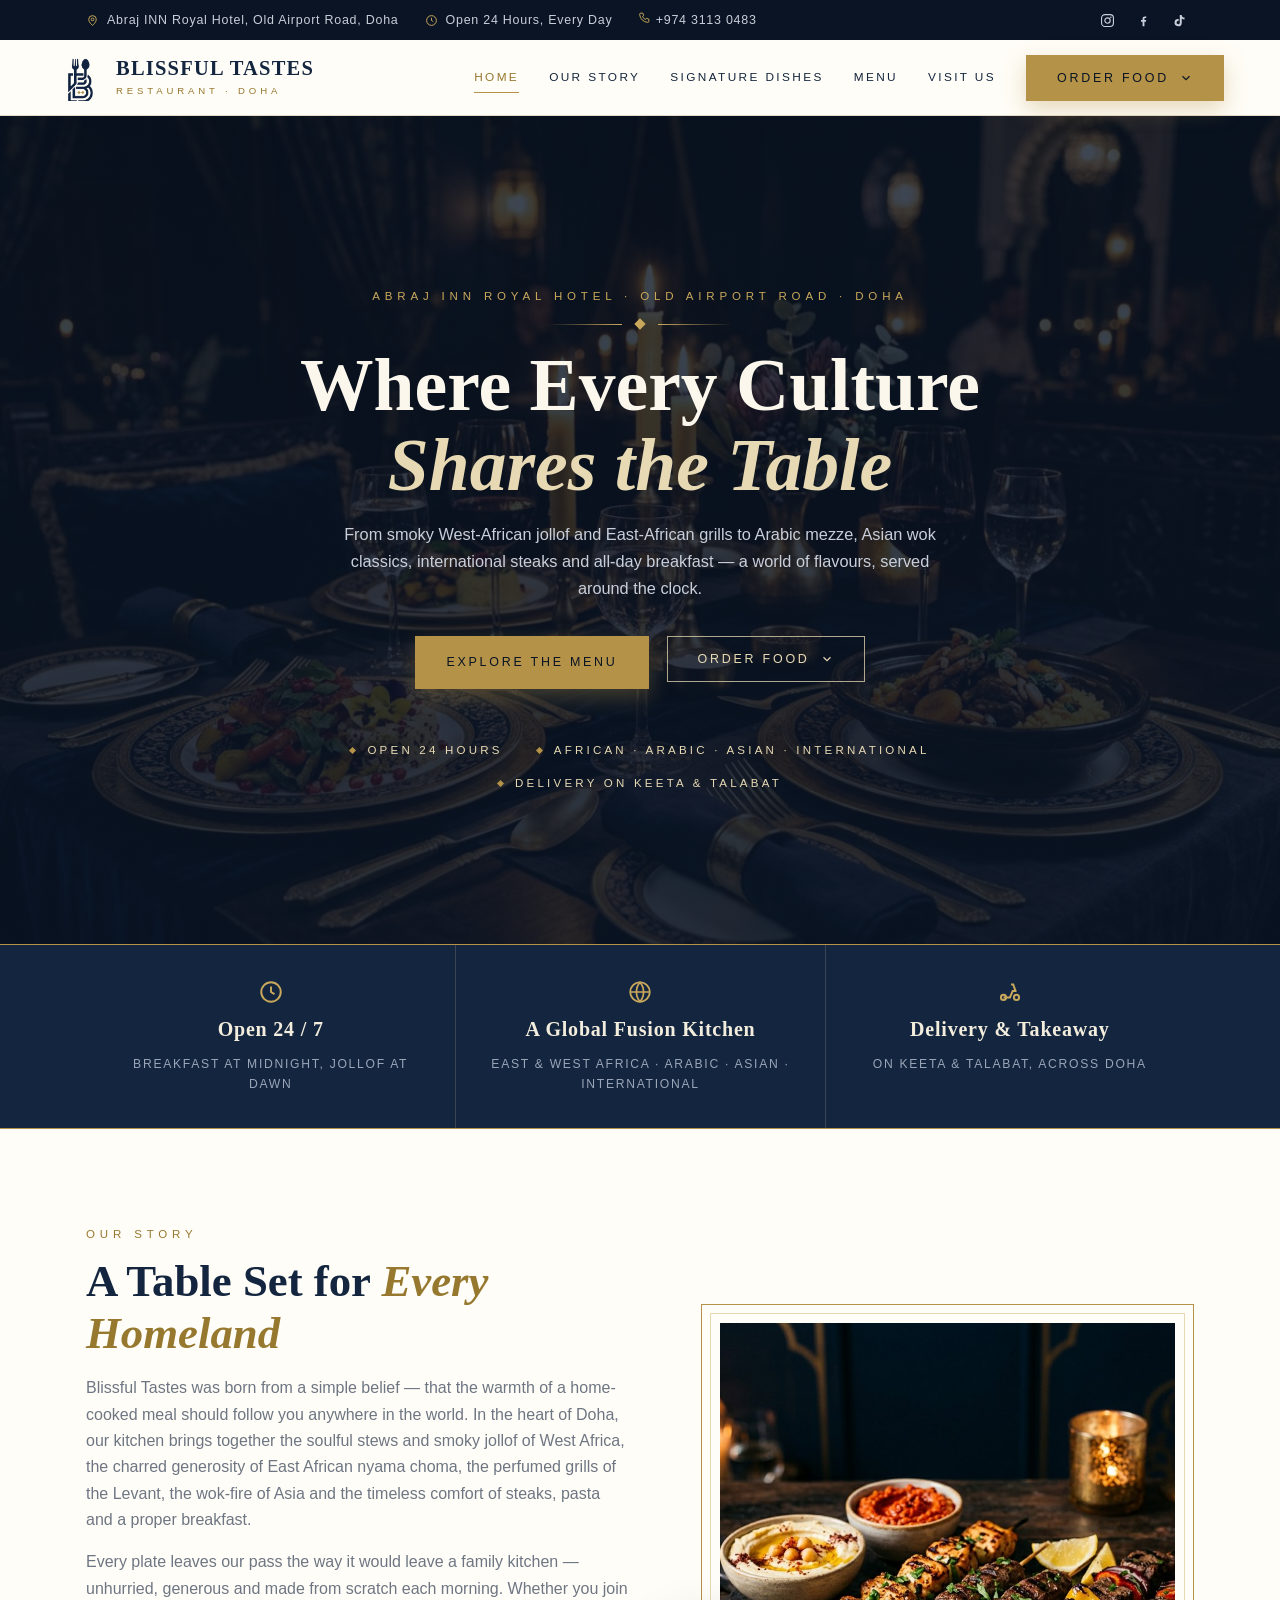
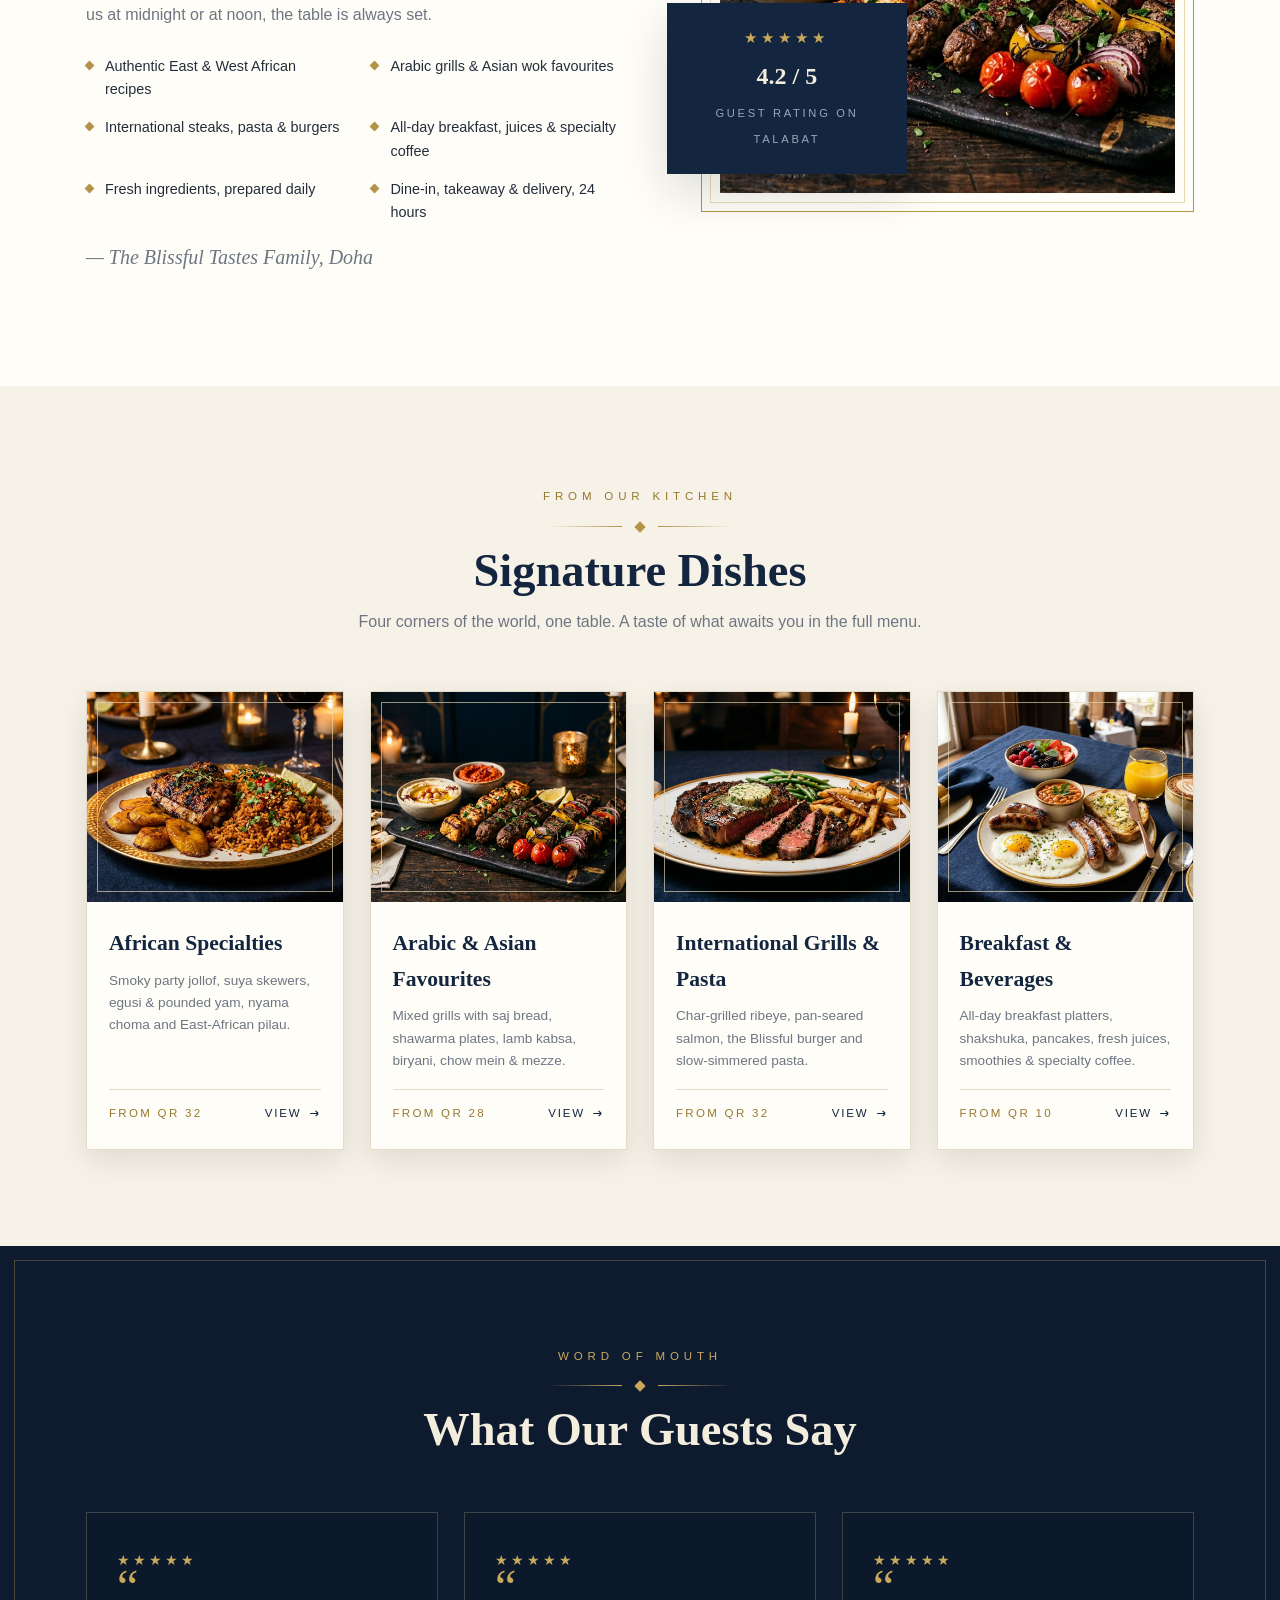
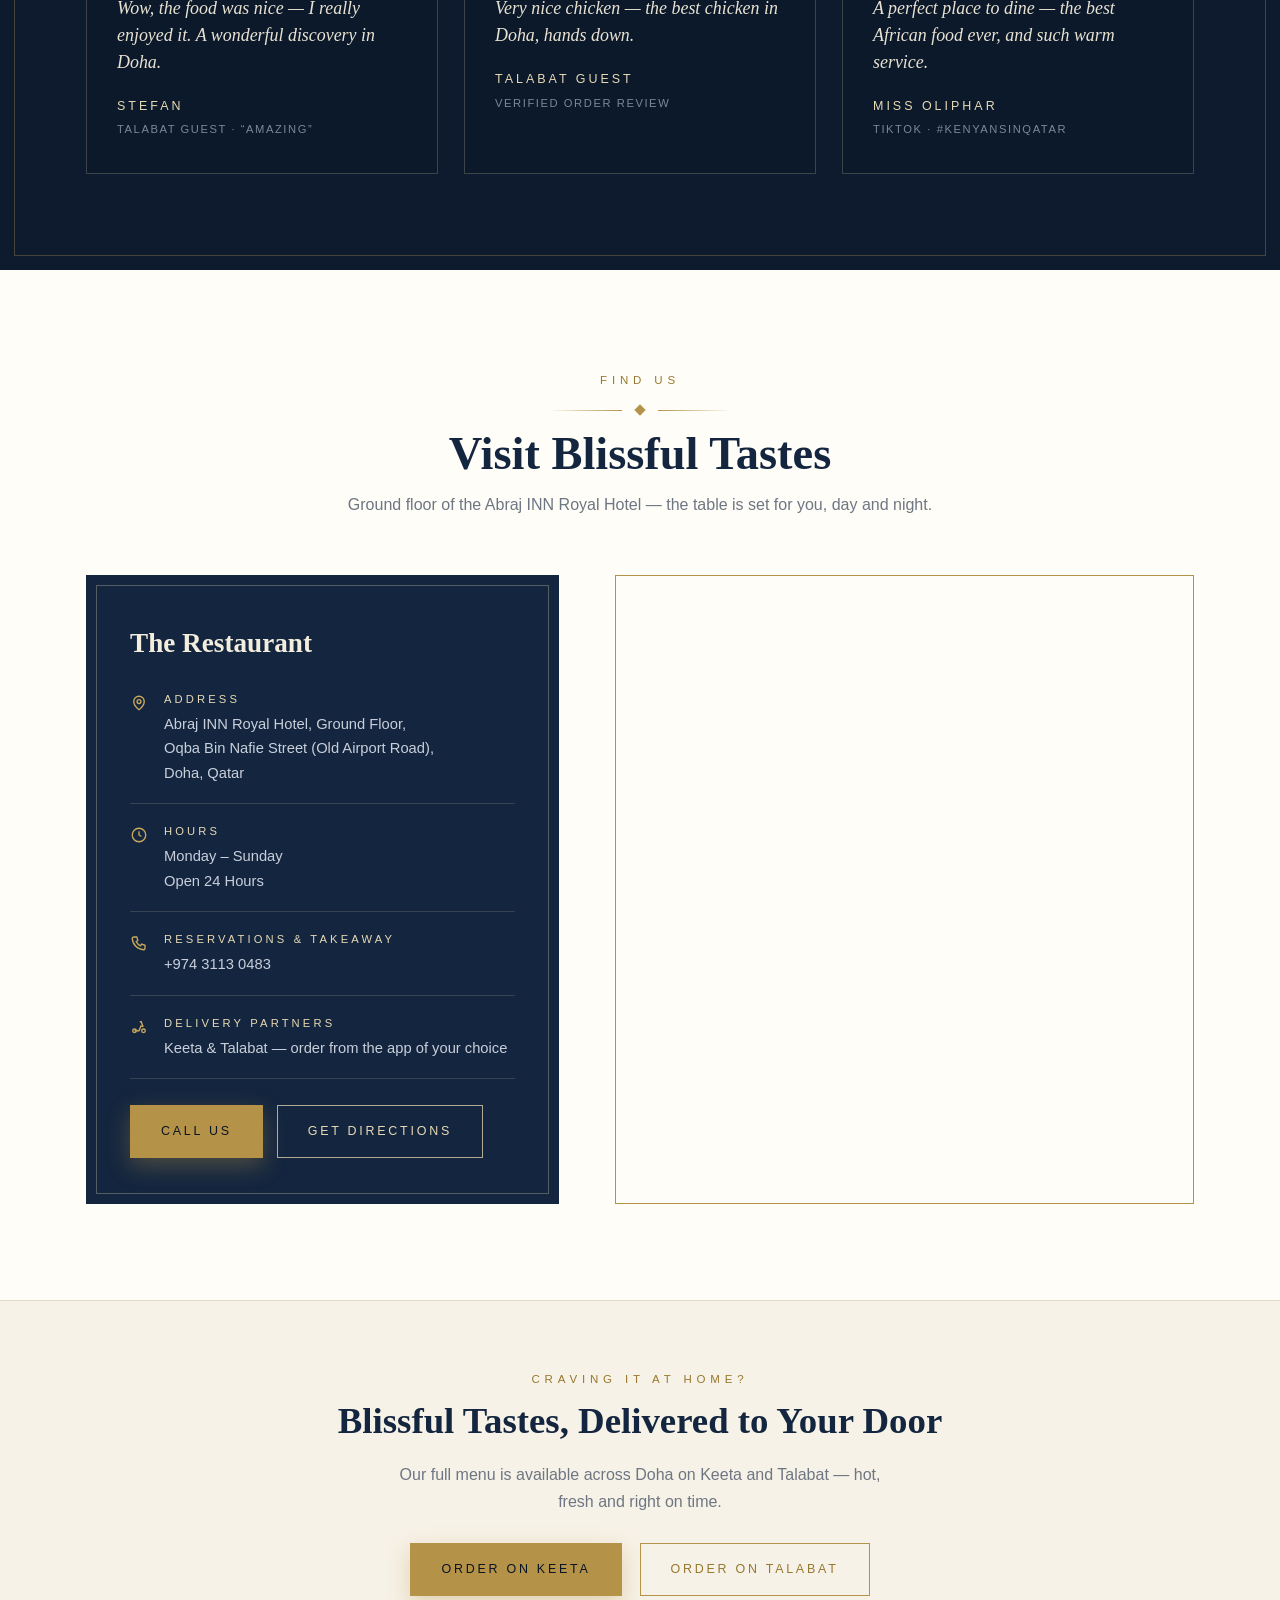
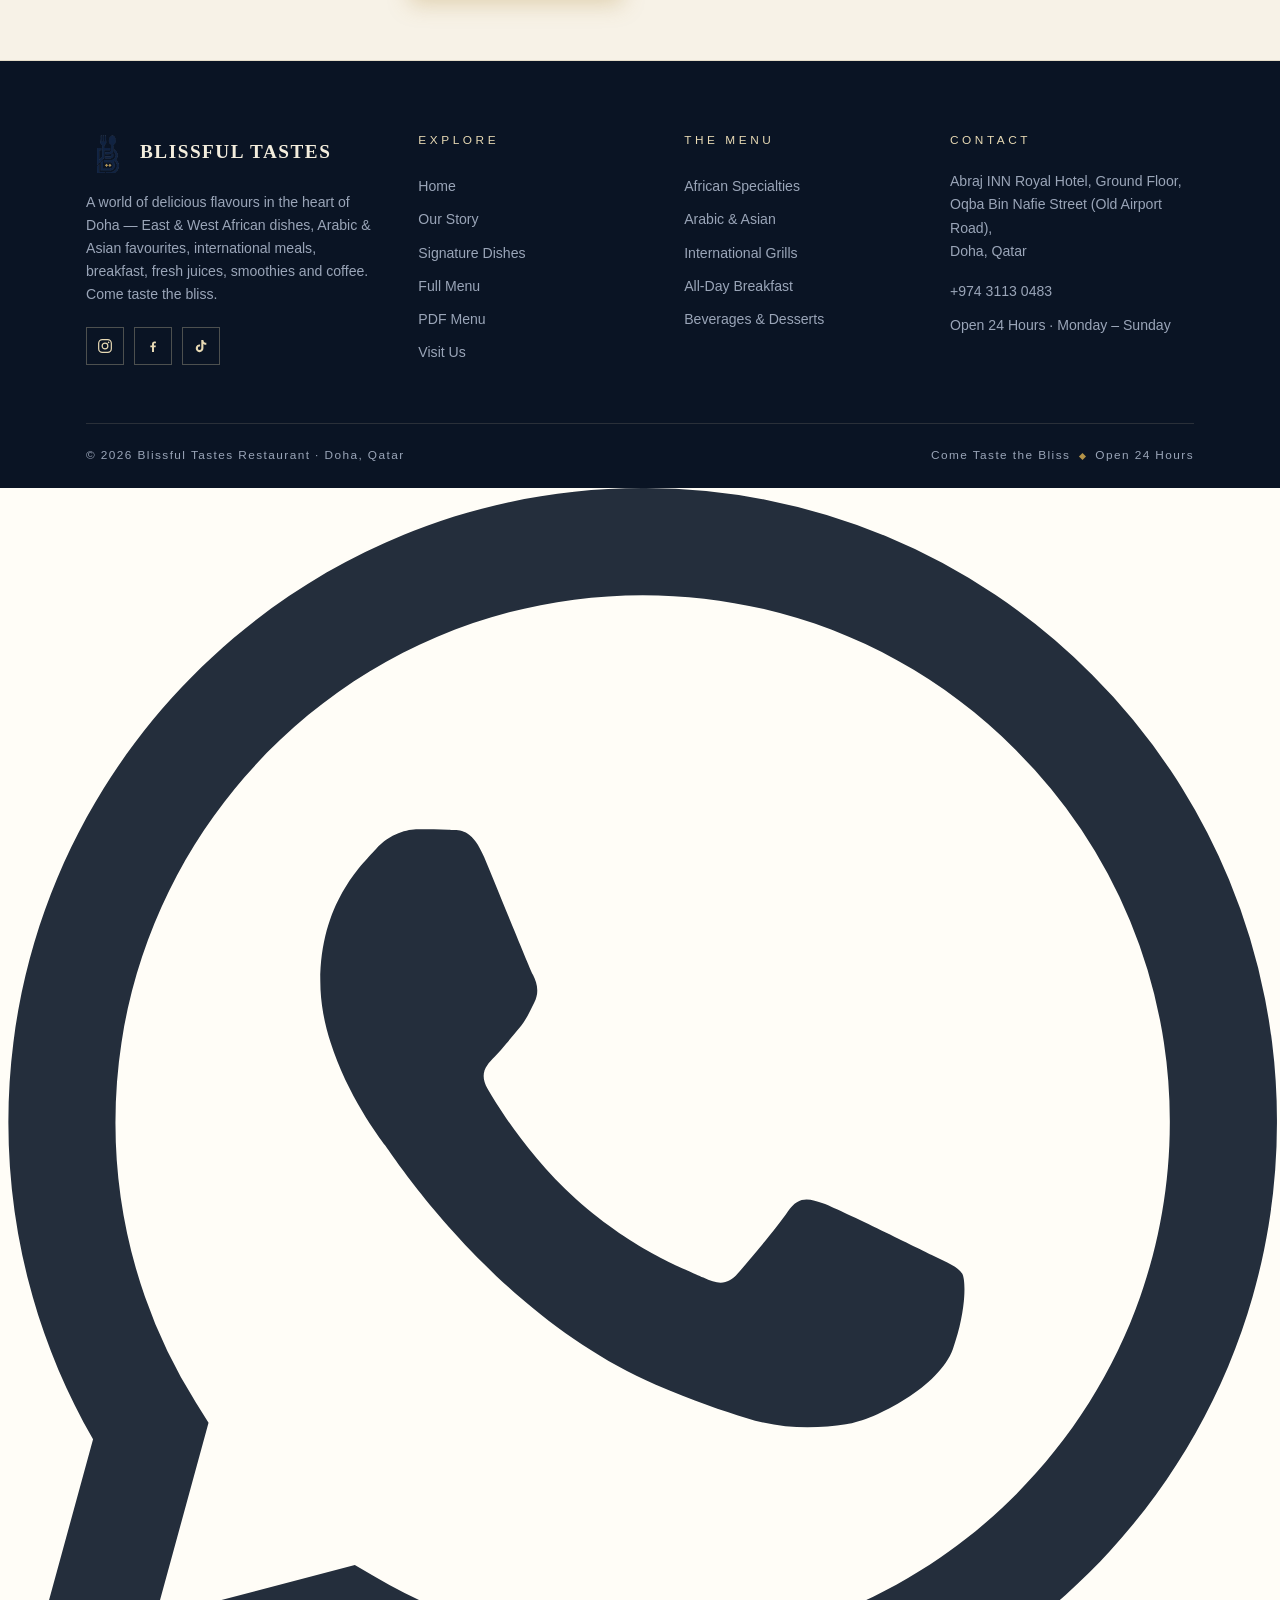
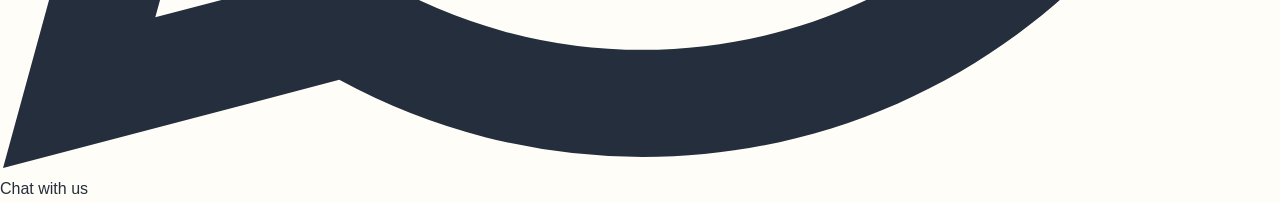
==== commit d62de05e: "Add WhatsApp chat widget to footer" ====
--- a/index.html
+++ b/index.html
@@ -322,7 +322,12 @@
     </div>
   </div>
 </footer>
-
+<!-- ======= WHATSAPP CHAT WIDGET ======= -->
+<a class="wa-widget" href="https://wa.me/97431130483?text=Hello%20Blissful%20Tastes%20Restaurant!%20I%27d%20like%20to%20place%20an%20order." target="_blank" rel="noopener" aria-label="Chat with us on WhatsApp">
+  <span class="wa-pulse"></span>
+  <svg viewBox="0 0 24 24" fill="currentColor" aria-hidden="true"><path d="M17.472 14.382c-.297-.149-1.758-.867-2.03-.967-.273-.099-.471-.148-.67.15-.197.297-.767.966-.94 1.164-.173.199-.347.223-.644.075-.297-.15-1.255-.463-2.39-1.475-.883-.788-1.48-1.761-1.653-2.059-.173-.297-.018-.458.13-.606.134-.133.297-.347.446-.52.149-.174.198-.298.297-.497.1-.198.05-.371-.025-.52-.074-.149-.669-1.612-.916-2.207-.242-.579-.487-.5-.669-.51-.173-.008-.371-.01-.57-.01-.198 0-.52.074-.792.372-.272.297-1.04 1.016-1.04 2.479 0 1.462 1.065 2.875 1.213 3.074.149.198 2.096 3.2 5.077 4.487.709.306 1.262.489 1.694.625.712.227 1.36.195 1.871.118.571-.085 1.758-.719 2.006-1.413.248-.694.248-1.289.173-1.413-.074-.124-.272-.198-.57-.347m-5.421 7.403h-.004a9.87 9.87 0 01-5.031-1.378l-.361-.214-3.741.982.998-3.648-.235-.374a9.86 9.86 0 01-1.51-5.26c.001-5.45 4.436-9.884 9.888-9.884 2.64 0 5.122 1.03 6.988 2.898a9.825 9.825 0 012.893 6.994c-.003 5.45-4.437 9.884-9.885 9.884m8.413-18.297A11.815 11.815 0 0012.05 0C5.495 0 .16 5.335.157 11.892c0 2.096.547 4.142 1.588 5.945L.057 24l6.305-1.654a11.882 11.882 0 005.683 1.448h.005c6.554 0 11.89-5.335 11.893-11.893a11.821 11.821 0 00-3.48-8.413z"/></svg>
+  <span class="wa-tip">Chat with us</span>
+</a>
 <script src="js/main.js"></script>
 </body>
 </html>
--- a/css/style.css
+++ b/css/style.css
@@ -0,0 +1,380 @@
+/* ============================================================
+   BLISSFUL TASTES RESTAURANT — Classic fine-dining stylesheet
+   Palette derived from the logo: deep navy + antique gold
+   ============================================================ */
+
+:root{
+  --navy-950:#0A1424;
+  --navy-900:#0E1B2F;
+  --navy-800:#12233C;
+  --navy:#14263F;
+  --navy-600:#1E3A5F;
+  --gold:#B49348;
+  --gold-deep:#97782F;
+  --gold-bright:#C9A85C;
+  --gold-pale:#E7D9B4;
+  --cream:#F7F2E7;
+  --paper:#FFFDF7;
+  --ink:#242E3C;
+  --muted:#6E7683;
+  --line:#E4DCC8;
+  --font-display:'Cormorant Garamond', 'Times New Roman', Georgia, serif;
+  --font-body:'Jost', 'Century Gothic', 'Segoe UI', Tahoma, sans-serif;
+  --shadow:0 18px 45px rgba(10,20,36,.14);
+  --shadow-soft:0 10px 28px rgba(10,20,36,.10);
+}
+
+*{margin:0;padding:0;box-sizing:border-box}
+html{scroll-behavior:smooth;scroll-padding-top:118px}
+body{
+  font-family:var(--font-body);
+  color:var(--ink);
+  background:var(--paper);
+  font-size:16px;
+  line-height:1.65;
+  -webkit-font-smoothing:antialiased;
+}
+img{max-width:100%;display:block}
+a{text-decoration:none;color:inherit}
+ul{list-style:none}
+.container{max-width:1160px;margin:0 auto;padding:0 26px}
+
+::selection{background:var(--gold);color:var(--navy-950)}
+
+/* ---------- ornaments ---------- */
+.ornament{display:flex;align-items:center;justify-content:center;gap:14px;margin:14px 0}
+.ornament::before,.ornament::after{content:"";height:1px;width:74px}
+.ornament::before{background:linear-gradient(90deg,transparent,var(--gold))}
+.ornament::after{background:linear-gradient(90deg,var(--gold),transparent)}
+.ornament .dia{width:8px;height:8px;background:var(--gold);transform:rotate(45deg);flex:0 0 auto}
+.ornament.light::before{background:linear-gradient(90deg,transparent,var(--gold-bright))}
+.ornament.light::after{background:linear-gradient(90deg,var(--gold-bright),transparent)}
+.ornament.light .dia{background:var(--gold-bright)}
+
+.eyebrow{
+  font-family:var(--font-body);
+  text-transform:uppercase;
+  letter-spacing:.42em;
+  font-size:.72rem;
+  font-weight:500;
+  color:var(--gold-deep);
+}
+.section-head{text-align:center;max-width:680px;margin:0 auto 56px}
+.section-head h2{
+  font-family:var(--font-display);
+  font-weight:600;
+  font-size:clamp(2rem,4.4vw,2.9rem);
+  color:var(--navy);
+  line-height:1.12;
+  margin-top:10px;
+}
+.section-head p{color:var(--muted);margin-top:12px}
+
+/* ---------- buttons ---------- */
+.btn{
+  display:inline-flex;align-items:center;gap:10px;
+  font-family:var(--font-body);
+  font-size:.78rem;font-weight:500;
+  letter-spacing:.22em;text-transform:uppercase;
+  padding:15px 30px;border:1px solid transparent;
+  cursor:pointer;transition:all .28s ease;position:relative;
+}
+.btn-gold{background:var(--gold);color:var(--navy-950);box-shadow:0 8px 22px rgba(180,147,72,.35)}
+.btn-gold:hover{background:var(--gold-bright);transform:translateY(-2px)}
+.btn-outline{border-color:var(--gold);color:var(--gold-deep);background:transparent}
+.btn-outline:hover{background:var(--gold);color:var(--navy-950)}
+.btn-light{border-color:rgba(231,217,180,.75);color:var(--gold-pale);background:transparent}
+.btn-light:hover{background:var(--gold-pale);color:var(--navy-950)}
+.btn svg{width:14px;height:14px;flex:0 0 auto}
+
+/* ---------- topbar ---------- */
+.topbar{background:var(--navy-950);color:#C9CFDA;font-size:.78rem;letter-spacing:.06em}
+.topbar-in{display:flex;justify-content:space-between;align-items:center;min-height:40px;gap:16px}
+.topbar-left{display:flex;gap:26px;align-items:center;flex-wrap:wrap}
+.topbar-left span{display:inline-flex;align-items:center;gap:8px}
+.topbar-left svg{width:13px;height:13px;color:var(--gold-bright)}
+.topbar a:hover{color:var(--gold-pale)}
+.socials{display:flex;gap:6px}
+.socials a{
+  width:30px;height:30px;display:grid;place-items:center;border-radius:50%;
+  color:#C9CFDA;transition:all .25s;
+}
+.socials a:hover{color:var(--navy-950);background:var(--gold-bright)}
+.socials svg{width:15px;height:15px}
+
+/* ---------- header ---------- */
+.site-header{
+  position:sticky;top:0;z-index:90;
+  background:rgba(255,253,247,.96);
+  backdrop-filter:blur(8px);
+  border-bottom:1px solid var(--line);
+  transition:box-shadow .3s;
+}
+.site-header.scrolled{box-shadow:0 8px 30px rgba(10,20,36,.10)}
+.header-in{display:flex;align-items:center;justify-content:space-between;gap:20px;padding:14px 26px;max-width:1220px;margin:0 auto}
+.brand{display:flex;align-items:center;gap:13px}
+.logo-mark{width:47px;height:47px;overflow:hidden;flex:0 0 auto}
+.logo-mark img{width:47px;height:74px;object-fit:cover;object-position:top}
+.brand-text{line-height:1.1}
+.brand-text strong{
+  font-family:var(--font-display);font-weight:600;font-size:1.28rem;
+  letter-spacing:.06em;color:var(--navy);display:block;text-transform:uppercase;
+}
+.brand-text span{font-size:.6rem;letter-spacing:.4em;text-transform:uppercase;color:var(--gold-deep)}
+
+.main-nav{display:flex;align-items:center;gap:30px}
+.nav-link{
+  font-size:.74rem;letter-spacing:.2em;text-transform:uppercase;font-weight:500;
+  color:var(--navy);padding:6px 0;position:relative;
+}
+.nav-link::after{content:"";position:absolute;left:0;bottom:0;width:0;height:1px;background:var(--gold);transition:width .3s}
+.nav-link:hover::after,.nav-link.active::after{width:100%}
+.nav-link.active{color:var(--gold-deep)}
+
+/* order dropdown */
+.order-wrap{position:relative}
+.order-menu{
+  position:absolute;right:0;top:calc(100% + 12px);width:270px;
+  background:var(--paper);border:1px solid var(--gold-pale);
+  box-shadow:var(--shadow);padding:10px;z-index:99;
+  opacity:0;visibility:hidden;transform:translateY(8px);
+  transition:all .25s ease;
+}
+.order-menu::before{content:"";position:absolute;top:-5px;right:34px;width:9px;height:9px;background:var(--paper);border-left:1px solid var(--gold-pale);border-top:1px solid var(--gold-pale);transform:rotate(45deg)}
+.order-wrap.open .order-menu{opacity:1;visibility:visible;transform:translateY(0)}
+.order-menu a{display:flex;gap:12px;align-items:center;padding:12px 12px;transition:background .2s}
+.order-menu a:hover{background:var(--cream)}
+.order-menu a + a{border-top:1px solid var(--line)}
+.order-ico{width:38px;height:38px;flex:0 0 auto;display:grid;place-items:center;background:var(--navy);color:var(--gold-bright)}
+.order-ico svg{width:17px;height:17px}
+.order-menu strong{display:block;font-size:.82rem;letter-spacing:.12em;text-transform:uppercase;color:var(--navy);font-weight:500}
+.order-menu small{color:var(--muted);font-size:.72rem;letter-spacing:.04em}
+.order-menu.center{left:50%;right:auto;transform:translate(-50%,8px)}
+.order-wrap.open .order-menu.center{transform:translate(-50%,0)}
+.order-menu.center::before{right:auto;left:50%;margin-left:-5px}
+
+/* hamburger */
+.nav-toggle{display:none;background:none;border:none;cursor:pointer;padding:8px}
+.nav-toggle span{display:block;width:24px;height:2px;background:var(--navy);margin:5px 0;transition:.3s}
+.nav-toggle.open span:nth-child(1){transform:translateY(7px) rotate(45deg)}
+.nav-toggle.open span:nth-child(2){opacity:0}
+.nav-toggle.open span:nth-child(3){transform:translateY(-7px) rotate(-45deg)}
+
+/* ---------- hero ---------- */
+.hero{
+  position:relative;min-height:92vh;display:flex;align-items:center;
+  background:
+    linear-gradient(rgba(10,20,36,.78), rgba(10,20,36,.88)),
+    url('../assets/hero.jpg') center 30%/cover no-repeat;
+  color:var(--cream);text-align:center;
+}
+.hero-in{padding:110px 26px 90px;max-width:860px;margin:0 auto}
+.hero .eyebrow{color:var(--gold-bright)}
+.hero h1{
+  font-family:var(--font-display);font-weight:600;
+  font-size:clamp(2.6rem,6.4vw,4.6rem);line-height:1.08;
+  margin:18px 0 6px;color:#FBF7EC;
+}
+.hero h1 em{font-style:italic;color:var(--gold-pale)}
+.lede{max-width:620px;margin:16px auto 34px;color:#C9CFDA;font-size:1.02rem;font-weight:300}
+.hero-cta{display:flex;gap:18px;justify-content:center;flex-wrap:wrap}
+.hero-badges{
+  margin-top:52px;display:flex;gap:14px 34px;justify-content:center;flex-wrap:wrap;
+  font-size:.72rem;letter-spacing:.28em;text-transform:uppercase;color:var(--gold-pale);
+}
+.hero-badges span{display:inline-flex;align-items:center;gap:12px}
+.hero-badges i{width:5px;height:5px;background:var(--gold);transform:rotate(45deg)}
+
+/* ---------- ribbon ---------- */
+.ribbon{background:var(--navy);border-top:1px solid var(--gold);border-bottom:1px solid var(--gold)}
+.ribbon-in{display:grid;grid-template-columns:repeat(3,1fr);}
+.ribbon-item{
+  padding:34px 26px;text-align:center;color:#C9CFDA;
+  display:flex;flex-direction:column;gap:8px;align-items:center;
+}
+.ribbon-item + .ribbon-item{border-left:1px solid rgba(231,217,180,.18)}
+.ribbon-item svg{width:26px;height:26px;color:var(--gold-bright)}
+.ribbon-item strong{font-family:var(--font-display);font-size:1.25rem;font-weight:600;color:#F3EDDD;letter-spacing:.04em}
+.ribbon-item small{font-size:.76rem;letter-spacing:.14em;text-transform:uppercase;color:#9AA5B8}
+
+/* ---------- sections ---------- */
+.section{padding:96px 0}
+.section.alt{background:var(--cream)}
+
+/* about */
+.about-grid{display:grid;grid-template-columns:1.05fr .95fr;gap:70px;align-items:center}
+.about-copy .eyebrow{display:block}
+.about-copy h2{font-family:var(--font-display);font-weight:600;font-size:clamp(2rem,4vw,2.8rem);color:var(--navy);line-height:1.15;margin:12px 0 8px}
+.about-copy h2 em{color:var(--gold-deep)}
+.about-copy p{color:var(--muted);margin:16px 0}
+.feature-list{margin:26px 0 8px;display:grid;grid-template-columns:1fr 1fr;gap:14px 26px}
+.feature-list li{display:flex;gap:12px;align-items:flex-start;font-size:.9rem;color:var(--ink)}
+.feature-list li i{width:7px;height:7px;background:var(--gold);transform:rotate(45deg);margin-top:7px;flex:0 0 auto}
+.signature{margin-top:26px;font-family:var(--font-display);font-style:italic;font-size:1.25rem;color:var(--navy-600)}
+
+.about-visual{position:relative}
+.frame{position:relative;padding:18px;border:1px solid var(--gold);background:var(--paper)}
+.frame::after{content:"";position:absolute;inset:8px;border:1px solid var(--gold-pale);pointer-events:none}
+.frame img{width:100%;height:470px;object-fit:cover}
+.float-card{
+  position:absolute;left:-34px;bottom:38px;background:var(--navy);color:var(--cream);
+  padding:22px 26px;box-shadow:var(--shadow);max-width:240px;text-align:center;
+}
+.float-card .stars{color:var(--gold-bright);letter-spacing:4px;font-size:.95rem}
+.float-card strong{display:block;font-family:var(--font-display);font-size:1.5rem;font-weight:600;margin:6px 0 2px;color:#F3EDDD}
+.float-card small{font-size:.7rem;letter-spacing:.24em;text-transform:uppercase;color:#9AA5B8}
+
+/* dish cards */
+.cards{display:grid;grid-template-columns:repeat(4,1fr);gap:26px}
+.dish-card{background:var(--paper);border:1px solid var(--line);box-shadow:var(--shadow-soft);transition:transform .35s,box-shadow .35s;display:flex;flex-direction:column}
+.dish-card:hover{transform:translateY(-8px);box-shadow:var(--shadow)}
+.dish-card .ph{overflow:hidden;position:relative}
+.dish-card .ph img{height:210px;width:100%;object-fit:cover;transition:transform .6s ease}
+.dish-card:hover .ph img{transform:scale(1.06)}
+.dish-card .ph::after{content:"";position:absolute;inset:10px;border:1px solid rgba(231,217,180,.65);pointer-events:none}
+.dish-card .body{padding:24px 22px 26px;display:flex;flex-direction:column;flex:1}
+.dish-card h3{font-family:var(--font-display);font-weight:600;font-size:1.35rem;color:var(--navy)}
+.dish-card p{font-size:.85rem;color:var(--muted);margin:8px 0 16px;flex:1}
+.dish-card .meta{display:flex;justify-content:space-between;align-items:center;border-top:1px solid var(--line);padding-top:14px}
+.dish-card .from{font-size:.72rem;letter-spacing:.2em;text-transform:uppercase;color:var(--gold-deep)}
+.dish-card .go{font-size:.72rem;letter-spacing:.16em;text-transform:uppercase;color:var(--navy);display:inline-flex;gap:6px;align-items:center}
+.dish-card .go:hover{color:var(--gold-deep)}
+
+/* testimonials */
+.testimonials{background:var(--navy-900);color:#C9CFDA;position:relative;overflow:hidden}
+.testimonials::before{content:"";position:absolute;inset:14px;border:1px solid rgba(180,147,72,.35);pointer-events:none}
+.testimonials .section-head h2{color:#F3EDDD}
+.testimonials .section-head p{color:#9AA5B8}
+.t-grid{display:grid;grid-template-columns:repeat(3,1fr);gap:26px}
+.t-card{border:1px solid rgba(231,217,180,.22);padding:34px 30px;position:relative;background:rgba(10,20,36,.35)}
+.t-card .q{font-family:var(--font-display);font-size:3rem;line-height:0;color:var(--gold-bright);display:block;margin:14px 0 8px}
+.t-card p{font-family:var(--font-display);font-style:italic;font-size:1.12rem;color:#E8E2D2;line-height:1.5}
+.t-card .who{margin-top:20px;display:flex;flex-direction:column;gap:4px}
+.t-card .who strong{font-size:.78rem;letter-spacing:.24em;text-transform:uppercase;color:var(--gold-pale);font-weight:500}
+.t-card .who small{font-size:.7rem;letter-spacing:.14em;text-transform:uppercase;color:#7C8798}
+.t-card .stars{color:var(--gold-bright);letter-spacing:3px;font-size:.85rem}
+
+/* visit */
+.visit-grid{display:grid;grid-template-columns:.9fr 1.1fr;gap:56px;align-items:stretch}
+.info-card{background:var(--navy);color:#C9CFDA;padding:46px 44px;position:relative}
+.info-card::after{content:"";position:absolute;inset:10px;border:1px solid rgba(231,217,180,.3);pointer-events:none}
+.info-card h3{font-family:var(--font-display);font-size:1.7rem;font-weight:600;color:#F3EDDD;margin-bottom:6px}
+.info-row{display:flex;gap:16px;padding:18px 0;border-bottom:1px solid rgba(231,217,180,.16)}
+.info-row:last-of-type{border-bottom:none}
+.info-row svg{width:18px;height:18px;color:var(--gold-bright);flex:0 0 auto;margin-top:4px}
+.info-row strong{display:block;font-size:.7rem;letter-spacing:.28em;text-transform:uppercase;color:var(--gold-pale);margin-bottom:4px;font-weight:500}
+.info-row p{font-size:.92rem;color:#C9CFDA}
+.info-row a:hover{color:var(--gold-pale)}
+.info-cta{display:flex;gap:14px;margin-top:26px;flex-wrap:wrap}
+.map-card{border:1px solid var(--gold);padding:14px;background:var(--paper);display:flex;flex-direction:column}
+.map-card iframe{width:100%;height:100%;min-height:430px;border:0;filter:sepia(18%) saturate(88%)}
+.map-fallback{padding:40px;text-align:center;color:var(--muted)}
+
+/* ---------- page hero (menu page) ---------- */
+.page-hero{
+  background:linear-gradient(rgba(10,20,36,.86),rgba(14,27,47,.92)),url('../assets/hero.jpg') center 60%/cover no-repeat;
+  color:var(--cream);text-align:center;padding:96px 26px 84px;
+}
+.page-hero h1{font-family:var(--font-display);font-weight:600;font-size:clamp(2.4rem,5.4vw,3.6rem);color:#FBF7EC;margin:12px 0 4px}
+.page-hero .eyebrow{color:var(--gold-bright)}
+.page-hero p{color:#C9CFDA;margin-top:12px;font-size:.94rem;letter-spacing:.06em}
+
+/* category nav */
+.cat-nav{position:sticky;top:75px;z-index:60;background:rgba(255,253,247,.97);border-bottom:1px solid var(--line);backdrop-filter:blur(6px)}
+.cat-nav-in{display:flex;gap:10px;justify-content:center;flex-wrap:wrap;padding:14px 20px}
+.chip{
+  font-size:.7rem;letter-spacing:.2em;text-transform:uppercase;font-weight:500;
+  padding:9px 18px;border:1px solid var(--line);color:var(--navy);transition:all .25s;background:var(--paper);
+}
+.chip:hover{border-color:var(--gold);color:var(--gold-deep)}
+
+/* menu sections */
+.menu-section{padding:74px 0 10px;scroll-margin-top:150px}
+.menu-section:first-of-type{padding-top:64px}
+.msec-head{text-align:center;margin-bottom:44px}
+.msec-head .num{font-family:var(--font-display);font-style:italic;color:var(--gold);font-size:1rem;letter-spacing:.3em}
+.msec-head h3{font-family:var(--font-display);font-weight:600;font-size:2.1rem;color:var(--navy);margin-top:6px}
+.msec-head p{color:var(--muted);font-size:.9rem;margin-top:6px}
+.m-grid{display:grid;grid-template-columns:1fr 1fr;gap:34px 60px;max-width:1060px;margin:0 auto}
+.m-item{border-bottom:1px solid var(--line);padding-bottom:20px}
+.m-line{display:flex;align-items:baseline;gap:12px}
+.m-line h4{font-family:var(--font-display);font-weight:600;font-size:1.28rem;color:var(--navy);display:flex;align-items:center;gap:9px}
+.m-line h4 .pick{width:7px;height:7px;background:var(--gold);transform:rotate(45deg);flex:0 0 auto}
+.dots{flex:1;border-bottom:2px dotted var(--gold-pale);transform:translateY(-4px)}
+.price{font-family:var(--font-display);font-weight:600;font-size:1.15rem;color:var(--gold-deep);white-space:nowrap}
+.m-item p{font-size:.86rem;color:var(--muted);margin-top:6px;font-style:italic}
+.tag{display:inline-block;margin-top:8px;font-size:.62rem;letter-spacing:.26em;text-transform:uppercase;color:var(--gold-deep);border:1px solid var(--gold-pale);padding:4px 10px}
+.menu-note{text-align:center;color:var(--muted);font-size:.8rem;letter-spacing:.08em;margin:56px auto 0;max-width:640px}
+
+/* pdf + order banners */
+.pdf-banner{margin:80px auto 0;max-width:880px;background:var(--navy);color:#C9CFDA;text-align:center;padding:56px 40px;position:relative}
+.pdf-banner::after{content:"";position:absolute;inset:10px;border:1px solid rgba(231,217,180,.3);pointer-events:none}
+.pdf-banner h3{font-family:var(--font-display);font-size:1.9rem;font-weight:600;color:#F3EDDD}
+.pdf-banner p{max-width:520px;margin:12px auto 26px;font-size:.92rem}
+.order-banner{background:var(--cream);border-top:1px solid var(--line);border-bottom:1px solid var(--line);padding:64px 0;text-align:center}
+.order-banner h3{font-family:var(--font-display);font-size:clamp(1.7rem,3.4vw,2.3rem);font-weight:600;color:var(--navy)}
+.order-banner p{color:var(--muted);margin:10px auto 28px;max-width:520px}
+
+/* ---------- footer ---------- */
+footer{background:var(--navy-950);color:#9AA5B8}
+.footer-grid{display:grid;grid-template-columns:1.3fr 1fr 1fr 1.1fr;gap:44px;padding:70px 0 54px}
+.f-col h4{font-size:.74rem;letter-spacing:.3em;text-transform:uppercase;color:var(--gold-pale);font-weight:500;margin-bottom:20px}
+.f-col p, .f-col a{font-size:.88rem;color:#9AA5B8}
+.f-col a{display:block;padding:5px 0;transition:color .2s}
+.f-col a:hover{color:var(--gold-pale)}
+.f-brand{display:flex;align-items:center;gap:12px;margin-bottom:18px}
+.f-brand .logo-mark{width:42px;height:42px}
+.f-brand .logo-mark img{width:42px;height:66px}
+.f-brand strong{font-family:var(--font-display);font-size:1.2rem;letter-spacing:.08em;color:#F3EDDD;text-transform:uppercase;font-weight:600}
+.f-social{display:flex;gap:10px;margin-top:20px}
+.f-social a{width:38px;height:38px;border:1px solid rgba(231,217,180,.3);display:grid;place-items:center;color:var(--gold-pale);transition:all .25s;padding:0}
+.f-social a:hover{background:var(--gold);color:var(--navy-950);border-color:var(--gold)}
+.f-social svg{width:16px;height:16px}
+.footer-bottom{border-top:1px solid rgba(231,217,180,.14);padding:22px 0;display:flex;justify-content:space-between;gap:14px;flex-wrap:wrap;font-size:.74rem;letter-spacing:.12em}
+.footer-bottom .dia{display:inline-block;width:5px;height:5px;background:var(--gold);transform:rotate(45deg);margin:0 10px}
+
+/* ---------- reveal ---------- */
+.reveal{opacity:0;transform:translateY(26px);transition:opacity .8s ease,transform .8s ease}
+.reveal.vis{opacity:1;transform:none}
+
+/* ============================================================
+   RESPONSIVE
+   ============================================================ */
+@media (max-width:1020px){
+  .cards{grid-template-columns:repeat(2,1fr)}
+  .about-grid{gap:46px}
+  .footer-grid{grid-template-columns:1fr 1fr}
+}
+@media (max-width:900px){
+  .nav-toggle{display:block}
+  .main-nav{
+    position:absolute;top:100%;left:0;right:0;background:var(--paper);
+    flex-direction:column;align-items:stretch;gap:0;padding:10px 26px 22px;
+    border-bottom:1px solid var(--line);box-shadow:0 24px 40px rgba(10,20,36,.12);
+    display:none;
+  }
+  .main-nav.open{display:flex}
+  .nav-link{padding:13px 4px;border-bottom:1px solid var(--line)}
+  .main-nav .order-wrap{margin-top:16px}
+  .main-nav .order-wrap .btn{width:100%;justify-content:center}
+  .order-menu{right:auto;left:0}
+  .about-grid{grid-template-columns:1fr}
+  .about-visual{max-width:520px;margin:0 auto}
+  .float-card{left:12px}
+  .visit-grid{grid-template-columns:1fr}
+  .t-grid{grid-template-columns:1fr}
+  .ribbon-in{grid-template-columns:1fr}
+  .ribbon-item + .ribbon-item{border-left:none;border-top:1px solid rgba(231,217,180,.18)}
+  .m-grid{grid-template-columns:1fr}
+  .topbar-left span:nth-child(2){display:none}
+}
+@media (max-width:620px){
+  .cards{grid-template-columns:1fr}
+  .feature-list{grid-template-columns:1fr}
+  .footer-grid{grid-template-columns:1fr}
+  .hero-badges{gap:10px 20px}
+  .topbar-left span.addr{display:none}
+  .section{padding:72px 0}
+  .frame img{height:360px}
+  .cat-nav{top:71px}
+}
